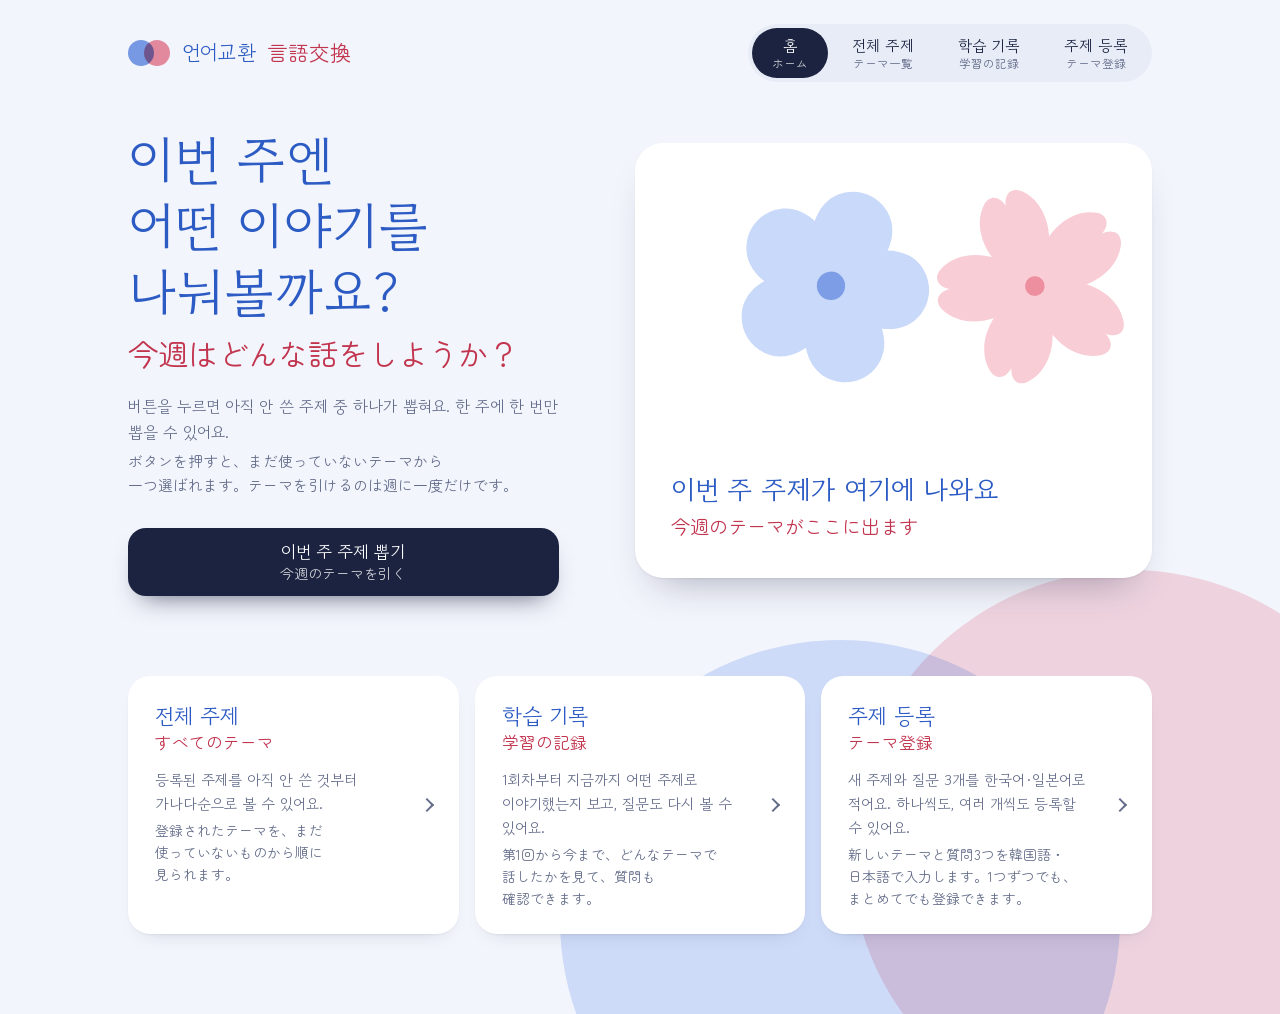
==== src/main/resources/static/index.html @ 185fc5c5 "회차별 학습 기록, 이번 주 주제 조회 API 및 큐 DLQ 구성 그리고 학습 기록·주제 등록 화면 추가 및 레이아웃 개편" ====
<!DOCTYPE html>
<html lang="ko">
<head>
    <meta charset="UTF-8">
    <meta name="viewport" content="width=device-width, initial-scale=1, viewport-fit=cover">
    <meta name="theme-color" content="#f3f5fc">
    <title>언어교환 言語交換</title>

    <link rel="preconnect" href="https://fonts.googleapis.com">
    <link rel="preconnect" href="https://fonts.gstatic.com" crossorigin>
    <link href="https://fonts.googleapis.com/css2?family=Gowun+Dodum&family=Zen+Maru+Gothic:wght@400;500;700&display=swap" rel="stylesheet">
    <link rel="stylesheet" href="css/style.css">
</head>
<body>
<div class="page">
    <header class="site-header">
        <a class="brand" href="index.html" aria-label="홈 / ホーム">
        <span class="logo" aria-hidden="true">
          <span class="logo-circle logo-circle--ko"></span>
          <span class="logo-circle logo-circle--ja"></span>
        </span>
            <span class="wordmark">
          <span class="wordmark-ko" lang="ko">언어교환</span>
          <span class="wordmark-ja" lang="ja">言語交換</span>
        </span>
        </a>

        <nav class="site-nav" aria-label="메뉴 / メニュー">
            <a href="index.html" aria-current="page">
                <span lang="ko">홈</span>
                <span lang="ja">ホーム</span>
            </a>
            <a href="topics.html">
                <span lang="ko">전체 주제</span>
                <span lang="ja">テーマ一覧</span>
            </a>
            <a href="history.html">
                <span lang="ko">학습 기록</span>
                <span lang="ja">学習の記録</span>
            </a>
            <a href="register.html">
                <span lang="ko">주제 등록</span>
                <span lang="ja">テーマ登録</span>
            </a>
        </nav>
    </header>

    <main>
        <!-- 이번 주 주제 뽑기 -->
        <section class="hero" aria-labelledby="hero-title">
            <div class="hero-copy">
                <h1 id="hero-title" class="hero-title">
                    <span lang="ko">이번 주엔 어떤 이야기를 나눠볼까요?</span>
                    <span lang="ja">今週はどんな話をしようか？</span>
                </h1>
                <p class="hero-desc">
                    <span id="hero-desc-ko" lang="ko">버튼을 누르면 아직 안 쓴 주제 중 하나가 뽑혀요. 한 주에 한 번만 뽑을 수 있어요.</span>
                    <span id="hero-desc-ja" lang="ja">ボタンを押すと、まだ使っていないテーマから一つ選ばれます。テーマを引けるのは週に一度だけです。</span>
                </p>
            </div>

            <div class="card-stage">
                <button type="button" id="weekly-card" class="weekly-card is-empty" disabled
                        aria-label="아직 뽑지 않은 주제 / まだ引いていないテーマ">
            <span class="venn" aria-hidden="true">
              <span class="venn-circle venn-circle--ko"></span>
              <span class="venn-circle venn-circle--ja"></span>
            </span>
                    <span class="card-text">
              <span id="weekly-ko" class="card-name card-name--ko" lang="ko">이번 주 주제가 여기에 나와요</span>
              <span id="weekly-ja" class="card-name card-name--ja" lang="ja">今週のテーマがここに出ます</span>
            </span>
                </button>
            </div>

            <div class="hero-actions">
                <p id="weekly-hint" class="hint" hidden>
                    <span lang="ko">카드를 눌러 질문을 확인하세요.</span>
                    <span lang="ja">カードをタップして質問を見ましょう。</span>
                </p>
                <div id="weekly-message" class="message" role="alert" hidden></div>

                <button type="button" id="draw-button" class="primary" hidden>
                    <span class="btn-line" lang="ko">이번 주 주제 뽑기</span>
                    <span class="btn-line btn-line--sub" lang="ja">今週のテーマを引く</span>
                </button>
            </div>
        </section>

        <!-- 바로가기 -->
        <section class="shortcuts" aria-label="바로가기 / ショートカット">
            <a class="shortcut" href="topics.html">
          <span class="shortcut-title">
            <span lang="ko">전체 주제</span>
            <span lang="ja">すべてのテーマ</span>
          </span>
                <span class="shortcut-desc">
            <span lang="ko">등록된 주제를 아직 안 쓴 것부터 가나다순으로 볼 수 있어요.</span>
            <span lang="ja">登録されたテーマを、まだ使っていないものから順に見られます。</span>
          </span>
            </a>

            <a class="shortcut" href="history.html">
          <span class="shortcut-title">
            <span lang="ko">학습 기록</span>
            <span lang="ja">学習の記録</span>
          </span>
                <span class="shortcut-desc">
            <span lang="ko">1회차부터 지금까지 어떤 주제로 이야기했는지 보고, 질문도 다시 볼 수 있어요.</span>
            <span lang="ja">第1回から今まで、どんなテーマで話したかを見て、質問も確認できます。</span>
          </span>
            </a>

            <a class="shortcut" href="register.html">
          <span class="shortcut-title">
            <span lang="ko">주제 등록</span>
            <span lang="ja">テーマ登録</span>
          </span>
                <span class="shortcut-desc">
            <span lang="ko">새 주제와 질문 3개를 한국어·일본어로 적어요. 하나씩도, 여러 개씩도 등록할 수 있어요.</span>
            <span lang="ja">新しいテーマと質問3つを韓国語・日本語で入力します。1つずつでも、まとめてでも登録できます。</span>
          </span>
            </a>
        </section>
    </main>
</div>

<!-- 질문 보기 -->
<dialog id="questions-dialog" class="sheet-dialog" aria-label="질문 / 質問">
    <div class="sheet">
        <div class="sheet-head">
            <div class="sheet-titles">
                <p id="dialog-ko" class="sheet-title sheet-title--ko" lang="ko"></p>
                <p id="dialog-ja" class="sheet-title sheet-title--ja" lang="ja"></p>
            </div>
            <button type="button" id="dialog-close" class="icon-button" aria-label="닫기 / 閉じる">
                <svg viewBox="0 0 24 24" width="22" height="22" aria-hidden="true" focusable="false">
                    <path d="M5 5l14 14M19 5L5 19" fill="none" stroke="currentColor" stroke-width="2" stroke-linecap="round"/>
                </svg>
            </button>
        </div>

        <div id="lang-toggle" class="lang-toggle" role="group" aria-label="언어 / 言語">
            <button type="button" data-lang="KO" aria-pressed="true" lang="ko">한국어</button>
            <button type="button" data-lang="JA" aria-pressed="false" lang="ja">日本語</button>
        </div>

        <div id="question-area" class="question-area" aria-live="polite"></div>
    </div>
</dialog>

<script src="js/common.js"></script>
<script src="js/sheet.js"></script>
<script src="js/home.js"></script>
</body>
</html>
---- src/main/resources/static/css/style.css ----
/* ==========================================================
   언어교환 / 言語交換
   - 한국어 = 파랑, 일본어 = 빨강 (앱 전체에서 같은 규칙)
   - 두 원이 겹치는 모양(벤 다이어그램)이 앱의 상징: 두 언어가 만나는 곳
   ========================================================== */

:root {
    --ink: #1b2340;
    --muted: #646d8a;
    --paper: #f3f5fc;
    --surface: #ffffff;
    --line: #dde2ef;

    --ko: #2c5bc4;
    --ko-soft: #e5ecfb;
    --ko-circle: #c9d9fa;
    --ja: #c2354f;
    --ja-soft: #fbe5ea;
    --ja-circle: #f8cdd6;

    --radius-xl: 28px;
    --radius-lg: 22px;
    --radius-md: 18px;
    --radius-sm: 12px;

    --shadow-card: 0 1px 2px rgba(27, 35, 64, 0.06), 0 22px 40px -22px rgba(27, 35, 64, 0.38);
    --shadow-soft: 0 1px 2px rgba(27, 35, 64, 0.05), 0 10px 22px -16px rgba(27, 35, 64, 0.28);

    --font-ko: "Gowun Dodum", "Apple SD Gothic Neo", "Malgun Gothic", sans-serif;
    --font-ja: "Zen Maru Gothic", "Hiragino Maru Gothic ProN", "Hiragino Sans", "Yu Gothic", sans-serif;
}

*,
*::before,
*::after {
    box-sizing: border-box;
}

[hidden] {
    display: none !important;
}

html {
    -webkit-text-size-adjust: 100%;
}

body {
    margin: 0;
    background: var(--paper);
    color: var(--ink);
    font-family: var(--font-ko);
    font-size: 1rem;
    line-height: 1.6;
    font-synthesis: none;
}

body:has(dialog[open]) {
    overflow: hidden;
}

/* 한국어는 단어 단위로, 일본어는 문장 덩어리 단위로 줄바꿈 */
[lang="ko"] {
    font-family: var(--font-ko);
    word-break: keep-all;
    overflow-wrap: break-word;
}

[lang="ja"] {
    font-family: var(--font-ja);
    font-weight: 400;
    line-break: strict;
    word-break: auto-phrase;
}

button {
    font: inherit;
    color: inherit;
    -webkit-tap-highlight-color: transparent;
}

a {
    -webkit-tap-highlight-color: transparent;
}

:focus-visible {
    outline: 3px solid var(--ko);
    outline-offset: 3px;
}

/* ---------- 넓은 화면의 빈 공간을 채우는 장식 (겹치는 두 원) ---------- */

@media (min-width: 1000px) {
    body::before,
    body::after {
        content: "";
        position: fixed;
        z-index: -1;
        width: 560px;
        height: 560px;
        border-radius: 50%;
        mix-blend-mode: multiply;
        opacity: 0.7;
        pointer-events: none;
    }

    body::before {
        right: 160px;
        bottom: -300px;
        background: var(--ko-circle);
    }

    body::after {
        right: -130px;
        bottom: -230px;
        background: var(--ja-circle);
    }
}

/* ---------- 레이아웃 ---------- */

.page {
    max-width: 1120px;
    margin: 0 auto;
    padding: 0 clamp(20px, 4vw, 48px) calc(80px + env(safe-area-inset-bottom, 0px));
}

.site-header {
    display: flex;
    flex-wrap: wrap;
    align-items: center;
    justify-content: space-between;
    gap: 16px 24px;
    padding: calc(24px + env(safe-area-inset-top, 0px)) 0 clamp(24px, 4vw, 44px);
}

.brand {
    display: flex;
    align-items: center;
    gap: 12px;
    color: inherit;
    text-decoration: none;
}

.logo {
    display: inline-flex;
    align-items: center;
}

.logo-circle {
    width: 26px;
    height: 26px;
    border-radius: 50%;
    mix-blend-mode: multiply;
}

.logo-circle--ko {
    background: #7d9ee6;
}

.logo-circle--ja {
    margin-left: -10px;
    background: #ee8fa0;
}

.wordmark {
    display: flex;
    flex-wrap: wrap;
    align-items: baseline;
    gap: 0 10px;
    font-size: 1.3rem;
    line-height: 1.3;
}

.wordmark-ko {
    color: var(--ko);
}

.wordmark-ja {
    color: var(--ja);
}

/* ---------- 메뉴 ---------- */

.site-nav {
    display: flex;
    gap: 4px;
    padding: 4px;
    border-radius: 999px;
    background: #e8ecf7;
}

.site-nav a {
    display: flex;
    flex-direction: column;
    align-items: center;
    justify-content: center;
    min-height: 50px;
    padding: 4px 20px;
    border-radius: 999px;
    color: var(--ink);
    line-height: 1.25;
    text-decoration: none;
    transition: background-color 0.18s ease, color 0.18s ease;
}

.site-nav a span:first-child {
    font-size: 0.97rem;
}

.site-nav a span:last-child {
    color: var(--muted);
    font-size: 0.72rem;
}

.site-nav a:hover {
    background: rgba(255, 255, 255, 0.75);
}

.site-nav a[aria-current="page"] {
    background: var(--ink);
    color: #ffffff;
}

.site-nav a[aria-current="page"] span:last-child {
    color: rgba(255, 255, 255, 0.78);
}

@media (max-width: 700px) {
    .site-nav {
        width: 100%;
    }

    .site-nav a {
        flex: 1;
        padding: 4px 6px;
    }
}

/* ---------- 메인: 히어로 ---------- */

.hero {
    display: grid;
    grid-template-columns: minmax(0, 1fr);
    grid-template-areas:
    "copy"
    "card"
    "actions";
    gap: 28px;
}

.hero-copy {
    grid-area: copy;
}

.card-stage {
    grid-area: card;
    perspective: 1000px;
}

.hero-actions {
    grid-area: actions;
}

.hero-title {
    margin: 0;
    font-weight: 400;
    line-height: 1.25;
}

.hero-title span {
    display: block;
}

.hero-title span:first-child {
    color: var(--ko);
    font-size: clamp(2rem, 5.4vw, 3.3rem);
    text-wrap: balance;
    word-break: keep-all;
}

.hero-title span:last-child {
    margin-top: 10px;
    color: var(--ja);
    font-size: clamp(1.3rem, 3vw, 1.9rem);
    text-wrap: balance;
}

.hero-desc {
    max-width: 32em;
    margin: 22px 0 0;
    color: var(--muted);
}

.hero-desc span {
    display: block;
}

.hero-desc span + span {
    margin-top: 4px;
    font-size: 0.92rem;
}

@media (min-width: 900px) {
    .hero {
        grid-template-columns: minmax(0, 5fr) minmax(0, 6fr);
        grid-template-areas:
      "copy card"
      "actions card";
        column-gap: clamp(40px, 6vw, 88px);
        row-gap: 0;
        align-items: center;
    }

    .hero-copy {
        align-self: end;
        padding-bottom: 32px;
    }

    .hero-actions {
        align-self: start;
        max-width: 440px;
    }
}

/* ---------- 이번 주 주제 카드 ---------- */

.weekly-card {
    --d: 150px;
    position: relative;
    display: flex;
    flex-direction: column;
    width: 100%;
    min-height: 300px;
    padding: 26px 24px 28px;
    border: 0;
    border-radius: var(--radius-xl);
    background: var(--surface);
    box-shadow: var(--shadow-card);
    overflow: hidden;
    text-align: left;
    cursor: pointer;
    transition: transform 0.22s ease;
}

@media (min-width: 900px) {
    .weekly-card {
        --d: clamp(170px, 17vw, 240px);
        min-height: clamp(360px, 34vw, 460px);
        padding: 36px 36px 40px;
    }
}

.weekly-card:disabled {
    cursor: default;
}

.weekly-card.is-flipping {
    transform: rotateY(90deg);
}

/* 겹치는 두 원: 뽑기 전에는 떨어져 있다가 주제가 나오면 겹쳐요 */
.venn {
    position: absolute;
    top: 24px;
    right: 20px;
    width: calc(var(--d) * 1.7);
    height: var(--d);
    pointer-events: none;
}

@media (min-width: 900px) {
    .venn {
        top: 34px;
        right: 34px;
    }
}

/* 카드 안의 두 송이 꽃: 파랑 = 무궁화(한국), 빨강 = 벚꽃(일본). 둘 다 꽃잎이 5장이에요.
   뽑기 전에는 떨어져 있다가, 주제가 나오면 돌면서 서로 겹쳐요. (그림 파일 없이 CSS 안에서 그려요) */
.venn-circle {
    position: absolute;
    top: 0;
    width: var(--d);
    height: var(--d);
    background-repeat: no-repeat;
    background-position: center;
    background-size: contain;
    mix-blend-mode: multiply;
    transition: transform 0.9s cubic-bezier(0.3, 1.25, 0.4, 1);
}

.venn-circle--ko {
    left: 0;
    background-image: url("data:image/svg+xml,%3Csvg xmlns='http://www.w3.org/2000/svg' viewBox='0 0 200 200'%3E%3Cpath d='M100 100 C62 84 52 34 80 16 C92 8 108 8 120 16 C148 34 138 84 100 100Z' fill='%23c9d9fa' transform='rotate(0 100 100)'/%3E%3Cpath d='M100 100 C62 84 52 34 80 16 C92 8 108 8 120 16 C148 34 138 84 100 100Z' fill='%23c9d9fa' transform='rotate(72 100 100)'/%3E%3Cpath d='M100 100 C62 84 52 34 80 16 C92 8 108 8 120 16 C148 34 138 84 100 100Z' fill='%23c9d9fa' transform='rotate(144 100 100)'/%3E%3Cpath d='M100 100 C62 84 52 34 80 16 C92 8 108 8 120 16 C148 34 138 84 100 100Z' fill='%23c9d9fa' transform='rotate(216 100 100)'/%3E%3Cpath d='M100 100 C62 84 52 34 80 16 C92 8 108 8 120 16 C148 34 138 84 100 100Z' fill='%23c9d9fa' transform='rotate(288 100 100)'/%3E%3Ccircle cx='100' cy='100' r='13' fill='%237d9ee6'/%3E%3C/svg%3E");
    transform: translateX(calc(var(--d) * 0.15)) rotate(-12deg);
}

.venn-circle--ja {
    right: 0;
    background-image: url("data:image/svg+xml,%3Csvg xmlns='http://www.w3.org/2000/svg' viewBox='0 0 200 200'%3E%3Cpath d='M100 100 C68 78 60 34 82 14 C90 7 98 12 100 22 C102 12 110 7 118 14 C140 34 132 78 100 100Z' fill='%23f8cdd6' transform='rotate(0 100 100)'/%3E%3Cpath d='M100 100 C68 78 60 34 82 14 C90 7 98 12 100 22 C102 12 110 7 118 14 C140 34 132 78 100 100Z' fill='%23f8cdd6' transform='rotate(72 100 100)'/%3E%3Cpath d='M100 100 C68 78 60 34 82 14 C90 7 98 12 100 22 C102 12 110 7 118 14 C140 34 132 78 100 100Z' fill='%23f8cdd6' transform='rotate(144 100 100)'/%3E%3Cpath d='M100 100 C68 78 60 34 82 14 C90 7 98 12 100 22 C102 12 110 7 118 14 C140 34 132 78 100 100Z' fill='%23f8cdd6' transform='rotate(216 100 100)'/%3E%3Cpath d='M100 100 C68 78 60 34 82 14 C90 7 98 12 100 22 C102 12 110 7 118 14 C140 34 132 78 100 100Z' fill='%23f8cdd6' transform='rotate(288 100 100)'/%3E%3Ccircle cx='100' cy='100' r='9' fill='%23ee8fa0'/%3E%3C/svg%3E");
    transform: translateX(calc(var(--d) * -0.15)) rotate(14deg);
}

.weekly-card.is-empty .venn-circle--ko {
    transform: translateX(calc(var(--d) * -0.12)) rotate(-50deg);
}

.weekly-card.is-empty .venn-circle--ja {
    transform: translateX(calc(var(--d) * 0.12)) rotate(52deg);
}

.card-text {
    position: relative;
    display: flex;
    flex-direction: column;
    gap: 8px;
    margin-top: auto;
}

.card-name {
    display: block;
    line-height: 1.25;
    text-wrap: balance;
    overflow-wrap: anywhere;
}

.card-name--ko {
    color: var(--ko);
    font-size: clamp(2.1rem, 9vw, 3.5rem);
    word-break: keep-all;
}

.card-name--ja {
    color: var(--ja);
    font-size: clamp(1.6rem, 6.4vw, 2.4rem);
}

.weekly-card.is-empty .card-name--ko {
    font-size: clamp(1.3rem, 5vw, 1.7rem);
}

.weekly-card.is-empty .card-name--ja {
    font-size: clamp(1.05rem, 3.6vw, 1.2rem);
}

.hint {
    margin: 0 4px 14px;
    color: var(--muted);
    font-size: 0.92rem;
}

.hero-actions .message {
    margin: 0 0 14px;
}

.hint span + span {
    display: block;
}

/* ---------- 메인: 바로가기 ---------- */

.shortcuts {
    display: grid;
    grid-template-columns: repeat(auto-fit, minmax(min(100%, 300px), 1fr));
    gap: 16px;
    margin-top: clamp(44px, 7vw, 80px);
}

.shortcut {
    position: relative;
    display: block;
    padding: 24px 60px 24px 26px;
    border: 1.5px solid transparent;
    border-radius: var(--radius-lg);
    background: var(--surface);
    box-shadow: var(--shadow-soft);
    color: inherit;
    text-decoration: none;
    transition: border-color 0.18s ease;
}

.shortcut:hover {
    border-color: var(--ink);
}

.shortcut::after {
    content: "";
    position: absolute;
    top: 50%;
    right: 26px;
    width: 10px;
    height: 10px;
    border-top: 2px solid var(--muted);
    border-right: 2px solid var(--muted);
    transform: translateY(-50%) rotate(45deg);
}

.shortcut-title span,
.shortcut-desc span {
    display: block;
}

.shortcut-title span:first-child {
    color: var(--ko);
    font-size: 1.35rem;
    line-height: 1.4;
}

.shortcut-title span:last-child {
    color: var(--ja);
    font-size: 1.05rem;
    line-height: 1.4;
}

.shortcut-desc {
    display: block;
    margin-top: 14px;
    color: var(--muted);
    font-size: 0.93rem;
}

.shortcut-desc span + span {
    margin-top: 3px;
    font-size: 0.86rem;
}

/* ---------- 버튼 ---------- */

.primary {
    display: block;
    width: 100%;
    min-height: 62px;
    margin-top: 18px;
    padding: 12px 20px;
    border: 0;
    border-radius: var(--radius-md);
    background: var(--ink);
    box-shadow: 0 14px 26px -14px rgba(27, 35, 64, 0.7);
    color: #ffffff;
    text-align: center;
    cursor: pointer;
    transition: transform 0.12s ease;
}

.hero-actions .primary {
    margin-top: 0;
}

.primary:active {
    transform: scale(0.985);
}

.primary:disabled {
    opacity: 0.6;
    cursor: progress;
}

.btn-line {
    display: block;
    font-size: 1.08rem;
    line-height: 1.4;
}

.btn-line--sub {
    font-size: 0.86rem;
    opacity: 0.8;
}

.secondary {
    display: block;
    width: 100%;
    min-height: 52px;
    margin-top: 18px;
    padding: 10px 16px;
    border: 1.5px solid var(--ink);
    border-radius: var(--radius-md);
    background: transparent;
    cursor: pointer;
}

.secondary:disabled {
    opacity: 0.55;
    cursor: progress;
}

.load-more {
    max-width: 360px;
    margin: 32px auto 0;
}

.icon-button {
    flex: none;
    display: grid;
    place-items: center;
    width: 44px;
    height: 44px;
    margin: -6px -8px 0 0;
    padding: 0;
    border: 0;
    border-radius: 50%;
    background: transparent;
    color: var(--muted);
    cursor: pointer;
}

/* ---------- 메시지 ---------- */

.message {
    max-width: 640px;
    margin: 16px 0 0;
    padding: 13px 16px;
    border-radius: var(--radius-sm);
    background: var(--ja-soft);
    color: #8a1f36;
    font-size: 0.95rem;
}

.message--info {
    background: #e9ecf5;
    color: var(--muted);
}

.message span {
    display: block;
}

/* ---------- 목록 페이지 공통 ---------- */

.page-head {
    display: flex;
    flex-wrap: wrap;
    align-items: flex-end;
    justify-content: space-between;
    gap: 14px 40px;
    margin-bottom: clamp(24px, 3.5vw, 36px);
}

.page-title {
    margin: 0;
    font-weight: 400;
    line-height: 1.3;
}

.page-title span {
    display: block;
}

.page-title span:first-child {
    font-size: clamp(1.9rem, 4vw, 2.6rem);
}

.page-title span:last-child {
    margin-top: 2px;
    color: var(--muted);
    font-size: 1.1rem;
}

.page-note {
    max-width: 440px;
    margin: 0;
    color: var(--muted);
    font-size: 0.93rem;
}

.page-note span {
    display: block;
}

.page-note span + span {
    margin-top: 3px;
    font-size: 0.86rem;
}

.topic-list,
.history-list {
    display: grid;
    grid-template-columns: repeat(auto-fill, minmax(min(100%, 300px), 1fr));
    gap: 14px;
    margin: 0;
    padding: 0;
    list-style: none;
}

.topic-list > li,
.history-list > li {
    display: flex;
}

/* ---------- 전체 주제 ---------- */

.group-heading {
    grid-column: 1 / -1;
    display: flex;
    flex-wrap: wrap;
    align-items: baseline;
    gap: 0 12px;
    margin-top: 18px;
}

.group-heading:first-child {
    margin-top: 0;
}

.group-heading-ko {
    font-size: 1.15rem;
}

.group-heading-ja {
    color: var(--muted);
    font-size: 0.95rem;
}

.topic-row {
    position: relative;
    display: block;
    flex: 1;
    width: 100%;
    padding: 18px 48px 18px 20px;
    border: 1.5px solid transparent;
    border-radius: var(--radius-md);
    text-align: left;
    cursor: pointer;
}

/* 아직 안 쓴 주제는 도드라지게, 쓴 주제는 차분하게 */
.topic-row.is-new {
    background: var(--surface);
    box-shadow: var(--shadow-soft);
}

.topic-row.is-used {
    border-color: var(--line);
    background: transparent;
}

.topic-row::after {
    content: "";
    position: absolute;
    top: 50%;
    right: 20px;
    width: 9px;
    height: 9px;
    border-top: 2px solid var(--muted);
    border-right: 2px solid var(--muted);
    transform: translateY(-50%) rotate(45deg);
}

.topic-row:hover {
    border-color: var(--ink);
}

.topic-name {
    display: block;
    line-height: 1.45;
}

.topic-name--ko {
    color: var(--ko);
    font-size: 1.15rem;
    word-break: keep-all;
}

.topic-name--ja {
    margin-top: 1px;
    color: var(--ja);
    font-size: 1rem;
}

.topic-row.is-used .topic-name {
    opacity: 0.78;
}

.pill {
    display: inline-block;
    margin-top: 10px;
    padding: 3px 12px;
    border-radius: 999px;
    font-size: 0.8rem;
    line-height: 1.5;
}

.pill--new,
.pill--now {
    background: var(--ink);
    color: #ffffff;
}

.pill--used {
    background: #e7eaf3;
    color: var(--muted);
}

/* ---------- 학습 기록 ---------- */

.history-card {
    display: flex;
    flex: 1;
    flex-direction: column;
    gap: 16px;
    width: 100%;
    padding: 20px 22px;
    border: 1.5px solid transparent;
    border-radius: var(--radius-lg);
    background: var(--surface);
    box-shadow: var(--shadow-soft);
    text-align: left;
    cursor: pointer;
    transition: border-color 0.18s ease;
}

.history-card:hover,
.history-card.is-current {
    border-color: var(--ink);
}

.history-top {
    display: flex;
    align-items: center;
    justify-content: space-between;
    gap: 12px;
}

.history-top .pill {
    margin-top: 0;
}

.round {
    display: flex;
    align-items: center;
    gap: 12px;
}

.round-no {
    display: grid;
    place-items: center;
    min-width: 3.1rem;
    height: 3.1rem;
    padding: 0 0.5rem;
    border-radius: 999px;
    background: var(--ink);
    color: #ffffff;
    font-family: var(--font-ja);
    font-size: 1.4rem;
    line-height: 1;
}

.round-label span {
    display: block;
    line-height: 1.25;
}

.round-label span:first-child {
    color: var(--ko);
    font-size: 0.9rem;
}

.round-label span:last-child {
    color: var(--ja);
    font-size: 0.8rem;
}

.history-names {
    display: block;
}

.history-date {
    display: block;
    margin-top: auto;
    color: var(--muted);
    font-size: 0.88rem;
}

/* ---------- 주제 등록 ---------- */

.mode-toggle {
    display: grid;
    grid-template-columns: 1fr 1fr;
    gap: 4px;
    width: min(100%, 420px);
    margin: 0 0 24px;
    padding: 4px;
    border-radius: 999px;
    background: #e8ecf7;
}

.mode-toggle button {
    display: flex;
    flex-direction: column;
    align-items: center;
    justify-content: center;
    min-height: 52px;
    border: 0;
    border-radius: 999px;
    background: transparent;
    line-height: 1.25;
    cursor: pointer;
    transition: background-color 0.18s ease, color 0.18s ease;
}

.mode-toggle button span:first-child {
    font-size: 0.97rem;
}

.mode-toggle button span:last-child {
    color: var(--muted);
    font-size: 0.72rem;
}

.mode-toggle button[aria-pressed="true"] {
    background: var(--ink);
    color: #ffffff;
}

.mode-toggle button[aria-pressed="true"] span:last-child {
    color: rgba(255, 255, 255, 0.78);
}

.topic-forms {
    display: grid;
    gap: 18px;
}

.topic-form {
    padding: clamp(18px, 3vw, 28px);
    border-radius: var(--radius-lg);
    background: var(--surface);
    box-shadow: var(--shadow-soft);
}

.topic-form-head {
    display: none;
    align-items: baseline;
    justify-content: space-between;
    gap: 12px;
    margin-bottom: 6px;
}

.register-form.is-bulk .topic-form-head {
    display: flex;
}

.topic-form-title {
    display: flex;
    align-items: baseline;
    gap: 10px;
    margin: 0;
    font-size: 1.2rem;
    font-weight: 400;
}

.topic-form-no-ja {
    color: var(--muted);
    font-size: 0.95rem;
}

.text-button {
    padding: 6px 4px;
    border: 0;
    background: transparent;
    color: var(--muted);
    font-size: 0.9rem;
    text-decoration: underline;
    text-underline-offset: 3px;
    cursor: pointer;
}

.text-button:hover {
    color: var(--ja);
}

.form-row {
    display: grid;
    grid-template-columns: minmax(0, 1fr);
    gap: 12px 20px;
    padding: 18px 0;
    border-top: 1px solid var(--line);
}

.topic-form-head + .form-row {
    border-top: 0;
}

@media (min-width: 760px) {
    .form-row {
        grid-template-columns: 110px minmax(0, 1fr) minmax(0, 1fr);
        align-items: start;
    }

    .form-row-name {
        padding-top: 1.7rem;
    }
}

.form-row-name span {
    display: block;
    line-height: 1.35;
}

.form-row-name span:first-child {
    font-size: 1rem;
}

.form-row-name span:last-child {
    color: var(--muted);
    font-size: 0.8rem;
}

.field {
    display: block;
}

.field-label {
    display: block;
    margin-bottom: 6px;
    font-size: 0.82rem;
    line-height: 1.3;
}

.field-label--ko {
    color: var(--ko);
}

.field-label--ja {
    color: var(--ja);
}

.field-input {
    display: block;
    width: 100%;
    padding: 12px 14px;
    border: 1.5px solid var(--line);
    border-radius: 14px;
    background: #ffffff;
    color: var(--ink);
    font-size: 1rem;
    line-height: 1.5;
    transition: border-color 0.15s ease, background-color 0.15s ease, box-shadow 0.15s ease;
}

textarea.field-input {
    min-height: 84px;
    resize: vertical;
}

.field-input::placeholder {
    color: #9aa1b8;
}

.field-input:focus {
    outline: none;
}

.field-input--ko:focus {
    border-color: var(--ko);
    box-shadow: 0 0 0 3px var(--ko-soft);
}

.field-input--ja:focus {
    border-color: var(--ja);
    box-shadow: 0 0 0 3px var(--ja-soft);
}

.field-input[aria-invalid="true"] {
    border-color: #d9730d;
    background: #fff9ef;
}

.form-actions {
    display: flex;
    flex-wrap: wrap;
    align-items: center;
    justify-content: space-between;
    gap: 14px;
    margin-top: 22px;
}

.form-actions .primary {
    flex: 0 1 auto;
    width: auto;
    min-width: min(100%, 300px);
    margin-top: 0;
}

.form-actions .add-topic {
    width: auto;
    margin-top: 0;
}

@media (max-width: 600px) {
    .form-actions .primary,
    .form-actions .add-topic {
        width: 100%;
    }
}

.message--success {
    background: #e2f3e8;
    color: #1d6b3f;
}

.inline-link {
    display: inline-block;
    margin-top: 8px;
    color: inherit;
    font-weight: 500;
    text-underline-offset: 3px;
}

.inline-link span {
    display: inline;
}

/* ---------- 질문 시트 ---------- */

.sheet-dialog {
    width: min(600px, 100%);
    max-width: 100%;
    padding: 0;
    border: 0;
    border-radius: var(--radius-xl);
    background: var(--surface);
    color: var(--ink);
    overflow: hidden;
}

.sheet-dialog::backdrop {
    background: rgba(27, 35, 64, 0.52);
}

.sheet-dialog[open] {
    animation: sheet-in 0.26s ease-out;
}

@keyframes sheet-in {
    from {
        opacity: 0;
        transform: translateY(28px);
    }
    to {
        opacity: 1;
        transform: translateY(0);
    }
}

@media (max-width: 600px) {
    .sheet-dialog {
        margin: auto 0 0;
        border-bottom-right-radius: 0;
        border-bottom-left-radius: 0;
    }
}

.sheet {
    max-height: 88vh;
    max-height: 88dvh;
    padding: 14px 22px calc(26px + env(safe-area-inset-bottom, 0px));
    overflow-y: auto;
}

.sheet::before {
    content: "";
    display: block;
    width: 42px;
    height: 4px;
    margin: 0 auto 18px;
    border-radius: 2px;
    background: var(--line);
}

@media (min-width: 601px) {
    .sheet {
        padding: 26px 32px 32px;
    }

    .sheet::before {
        display: none;
    }
}

.sheet-head {
    display: flex;
    align-items: flex-start;
    justify-content: space-between;
    gap: 12px;
}

.sheet-title {
    margin: 0;
    line-height: 1.35;
}

.sheet-title--ko {
    color: var(--ko);
    font-size: 1.55rem;
    word-break: keep-all;
}

.sheet-title--ja {
    margin-top: 2px;
    color: var(--ja);
    font-size: 1.2rem;
}

.lang-toggle {
    display: grid;
    grid-template-columns: 1fr 1fr;
    gap: 4px;
    margin: 20px 0 6px;
    padding: 4px;
    border-radius: 999px;
    background: #edf0f7;
}

.lang-toggle button {
    min-height: 46px;
    border: 0;
    border-radius: 999px;
    background: transparent;
    font-size: 1.02rem;
    cursor: pointer;
    transition: background-color 0.18s ease, color 0.18s ease;
}

.lang-toggle button[data-lang="KO"][aria-pressed="true"] {
    background: var(--ko);
    color: #ffffff;
}

.lang-toggle button[data-lang="JA"][aria-pressed="true"] {
    background: var(--ja);
    color: #ffffff;
}

.question-list {
    margin: 0;
    padding: 0;
    list-style: none;
}

.question-item {
    display: grid;
    grid-template-columns: 2.2rem 1fr;
    gap: 14px;
    padding: 20px 0;
    border-bottom: 1px solid var(--line);
    font-size: 1.22rem;
    line-height: 1.7;
}

.question-item:last-child {
    border-bottom: 0;
}

.question-no {
    display: grid;
    place-items: center;
    width: 2.2rem;
    height: 2.2rem;
    margin-top: 0.15rem;
    border-radius: 50%;
    font-family: var(--font-ja);
    font-size: 1rem;
    line-height: 1;
}

.question-list[data-lang="KO"] .question-no {
    background: var(--ko-soft);
    color: var(--ko);
}

.question-list[data-lang="JA"] .question-no {
    background: var(--ja-soft);
    color: var(--ja);
}

.question-list[data-lang="KO"] .question-text {
    word-break: keep-all;
}

.question-text {
    overflow-wrap: anywhere;
    text-wrap: pretty;
}

.question-list[data-lang="JA"] .question-text {
    word-break: auto-phrase;
    line-break: strict;
}

.question-status {
    margin: 22px 0 4px;
    color: var(--muted);
}

.question-status span {
    display: block;
}

/* ---------- 움직임 줄이기 ---------- */

@media (prefers-reduced-motion: reduce) {
    *,
    *::before,
    *::after {
        animation: none !important;
        transition: none !important;
    }
}
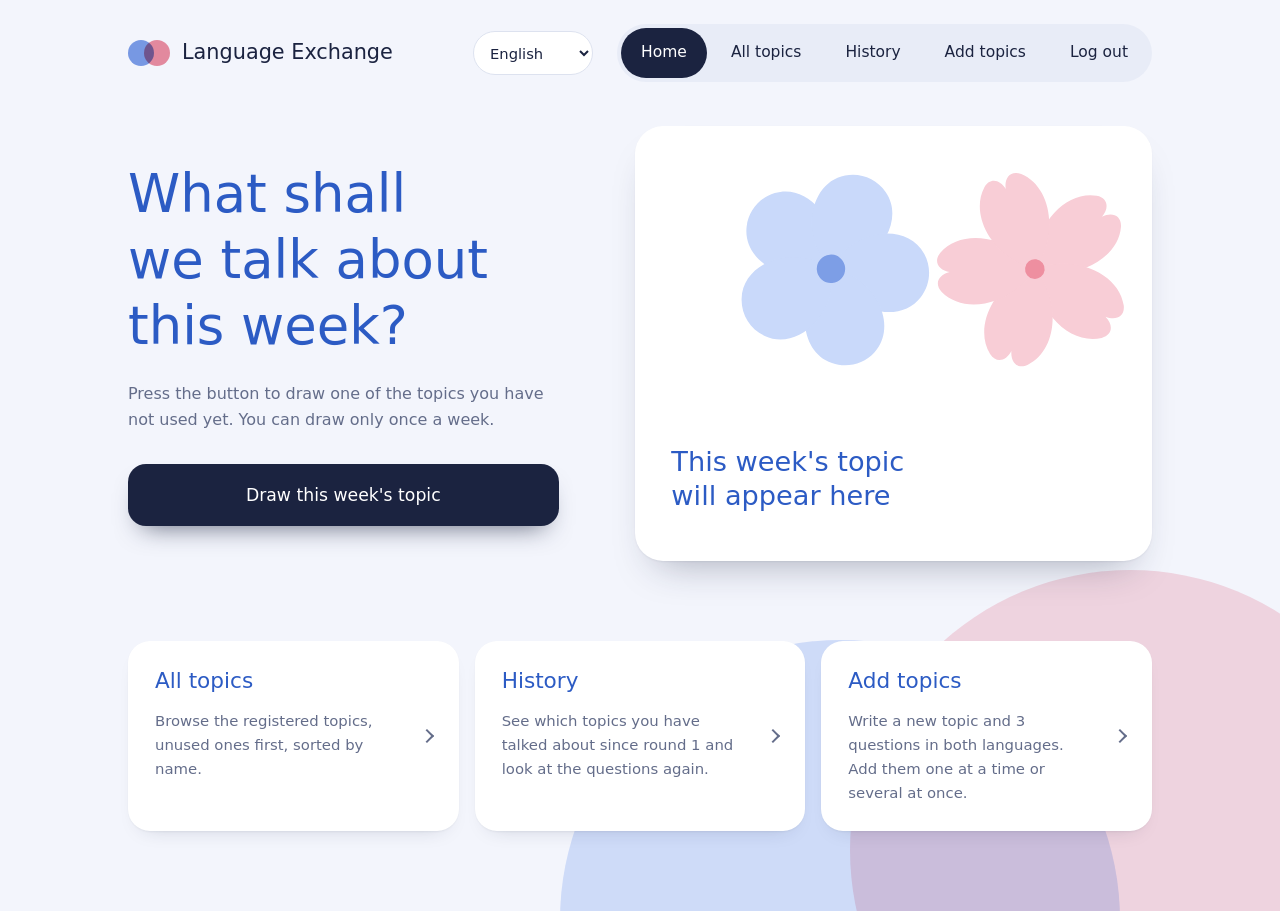
==== commit fdb612fe: "feat: 전체 화면 다국어 및 공통 헤더 Co-Authored-By: Claude Opus 5.5 <noreply@anthropic.com>" ====
--- a/src/main/resources/static/index.html
+++ b/src/main/resources/static/index.html
@@ -1,148 +1,91 @@
 <!DOCTYPE html>
-<html lang="ko">
+<html lang="en">
 <head>
     <meta charset="UTF-8">
     <meta name="viewport" content="width=device-width, initial-scale=1, viewport-fit=cover">
     <meta name="theme-color" content="#f3f5fc">
-    <title>언어교환 言語交換</title>
+    <title data-i18n="app.name"></title>
 
     <link rel="preconnect" href="https://fonts.googleapis.com">
     <link rel="preconnect" href="https://fonts.gstatic.com" crossorigin>
-    <link href="https://fonts.googleapis.com/css2?family=Gowun+Dodum&family=Zen+Maru+Gothic:wght@400;500;700&display=swap" rel="stylesheet">
+    <link href="https://fonts.googleapis.com/css2?family=Gowun+Dodum&family=Noto+Sans+SC:wght@400;500&family=Zen+Maru+Gothic:wght@400;500;700&display=swap" rel="stylesheet">
     <link rel="stylesheet" href="css/style.css">
 </head>
 <body>
 <div class="page">
-    <header class="site-header">
-        <a class="brand" href="index.html" aria-label="홈 / ホーム">
-        <span class="logo" aria-hidden="true">
-          <span class="logo-circle logo-circle--ko"></span>
-          <span class="logo-circle logo-circle--ja"></span>
-        </span>
-            <span class="wordmark">
-          <span class="wordmark-ko" lang="ko">언어교환</span>
-          <span class="wordmark-ja" lang="ja">言語交換</span>
-        </span>
-        </a>
-
-        <nav class="site-nav" aria-label="메뉴 / メニュー">
-            <a href="index.html" aria-current="page">
-                <span lang="ko">홈</span>
-                <span lang="ja">ホーム</span>
-            </a>
-            <a href="topics.html">
-                <span lang="ko">전체 주제</span>
-                <span lang="ja">テーマ一覧</span>
-            </a>
-            <a href="history.html">
-                <span lang="ko">학습 기록</span>
-                <span lang="ja">学習の記録</span>
-            </a>
-            <a href="register.html">
-                <span lang="ko">주제 등록</span>
-                <span lang="ja">テーマ登録</span>
-            </a>
-        </nav>
-    </header>
+    <!-- 로고·메뉴·화면 언어 선택·로그아웃은 common.js 가 여기에 그립니다. 화면 문구는 data-i18n 키로만 씁니다. -->
+    <header class="site-header" data-nav="home"></header>
 
     <main>
         <!-- 이번 주 주제 뽑기 -->
         <section class="hero" aria-labelledby="hero-title">
             <div class="hero-copy">
-                <h1 id="hero-title" class="hero-title">
-                    <span lang="ko">이번 주엔 어떤 이야기를 나눠볼까요?</span>
-                    <span lang="ja">今週はどんな話をしようか？</span>
-                </h1>
-                <p class="hero-desc">
-                    <span id="hero-desc-ko" lang="ko">버튼을 누르면 아직 안 쓴 주제 중 하나가 뽑혀요. 한 주에 한 번만 뽑을 수 있어요.</span>
-                    <span id="hero-desc-ja" lang="ja">ボタンを押すと、まだ使っていないテーマから一つ選ばれます。テーマを引けるのは週に一度だけです。</span>
-                </p>
+                <h1 id="hero-title" class="hero-title" data-i18n="home.hero.title"></h1>
+                <p id="hero-desc" class="hero-desc" data-i18n="home.hero.desc"></p>
             </div>
 
             <div class="card-stage">
                 <button type="button" id="weekly-card" class="weekly-card is-empty" disabled
-                        aria-label="아직 뽑지 않은 주제 / まだ引いていないテーマ">
-            <span class="venn" aria-hidden="true">
-              <span class="venn-circle venn-circle--ko"></span>
-              <span class="venn-circle venn-circle--ja"></span>
-            </span>
+                        data-i18n-aria-label="home.card.emptyLabel">
+                    <span class="venn" aria-hidden="true">
+                        <span class="venn-circle venn-circle--a"></span>
+                        <span class="venn-circle venn-circle--b"></span>
+                    </span>
                     <span class="card-text">
-              <span id="weekly-ko" class="card-name card-name--ko" lang="ko">이번 주 주제가 여기에 나와요</span>
-              <span id="weekly-ja" class="card-name card-name--ja" lang="ja">今週のテーマがここに出ます</span>
-            </span>
+                        <span id="weekly-a" class="card-name card-name--a" data-i18n="home.card.placeholder"></span>
+                        <span id="weekly-b" class="card-name card-name--b"></span>
+                    </span>
                 </button>
             </div>
 
             <div class="hero-actions">
-                <p id="weekly-hint" class="hint" hidden>
-                    <span lang="ko">카드를 눌러 질문을 확인하세요.</span>
-                    <span lang="ja">カードをタップして質問を見ましょう。</span>
-                </p>
+                <p id="weekly-hint" class="hint" data-i18n="home.card.hint" hidden></p>
                 <div id="weekly-message" class="message" role="alert" hidden></div>
 
                 <button type="button" id="draw-button" class="primary" hidden>
-                    <span class="btn-line" lang="ko">이번 주 주제 뽑기</span>
-                    <span class="btn-line btn-line--sub" lang="ja">今週のテーマを引く</span>
+                    <span class="btn-line" data-i18n="home.draw"></span>
                 </button>
             </div>
         </section>
 
         <!-- 바로가기 -->
-        <section class="shortcuts" aria-label="바로가기 / ショートカット">
+        <section class="shortcuts" data-i18n-aria-label="home.shortcuts.label">
             <a class="shortcut" href="topics.html">
-          <span class="shortcut-title">
-            <span lang="ko">전체 주제</span>
-            <span lang="ja">すべてのテーマ</span>
-          </span>
-                <span class="shortcut-desc">
-            <span lang="ko">등록된 주제를 아직 안 쓴 것부터 가나다순으로 볼 수 있어요.</span>
-            <span lang="ja">登録されたテーマを、まだ使っていないものから順に見られます。</span>
-          </span>
+                <span class="shortcut-title" data-i18n="nav.topics"></span>
+                <span class="shortcut-desc" data-i18n="home.shortcut.topics"></span>
             </a>
 
             <a class="shortcut" href="history.html">
-          <span class="shortcut-title">
-            <span lang="ko">학습 기록</span>
-            <span lang="ja">学習の記録</span>
-          </span>
-                <span class="shortcut-desc">
-            <span lang="ko">1회차부터 지금까지 어떤 주제로 이야기했는지 보고, 질문도 다시 볼 수 있어요.</span>
-            <span lang="ja">第1回から今まで、どんなテーマで話したかを見て、質問も確認できます。</span>
-          </span>
+                <span class="shortcut-title" data-i18n="nav.history"></span>
+                <span class="shortcut-desc" data-i18n="home.shortcut.history"></span>
             </a>
 
             <a class="shortcut" href="register.html">
-          <span class="shortcut-title">
-            <span lang="ko">주제 등록</span>
-            <span lang="ja">テーマ登録</span>
-          </span>
-                <span class="shortcut-desc">
-            <span lang="ko">새 주제와 질문 3개를 한국어·일본어로 적어요. 하나씩도, 여러 개씩도 등록할 수 있어요.</span>
-            <span lang="ja">新しいテーマと質問3つを韓国語・日本語で入力します。1つずつでも、まとめてでも登録できます。</span>
-          </span>
+                <span class="shortcut-title" data-i18n="nav.register"></span>
+                <span class="shortcut-desc" data-i18n="home.shortcut.register"></span>
             </a>
         </section>
     </main>
 </div>
 
-<!-- 질문 보기 -->
-<dialog id="questions-dialog" class="sheet-dialog" aria-label="질문 / 質問">
+<!-- 질문 보기: 제목과 토글은 그 방의 두 언어(A, B 순서)로 sheet.js 가 채웁니다. -->
+<dialog id="questions-dialog" class="sheet-dialog" data-i18n-aria-label="sheet.label">
     <div class="sheet">
         <div class="sheet-head">
             <div class="sheet-titles">
-                <p id="dialog-ko" class="sheet-title sheet-title--ko" lang="ko"></p>
-                <p id="dialog-ja" class="sheet-title sheet-title--ja" lang="ja"></p>
+                <p id="dialog-a" class="sheet-title sheet-title--a"></p>
+                <p id="dialog-b" class="sheet-title sheet-title--b"></p>
             </div>
-            <button type="button" id="dialog-close" class="icon-button" aria-label="닫기 / 閉じる">
+            <button type="button" id="dialog-close" class="icon-button" data-i18n-aria-label="sheet.close">
                 <svg viewBox="0 0 24 24" width="22" height="22" aria-hidden="true" focusable="false">
                     <path d="M5 5l14 14M19 5L5 19" fill="none" stroke="currentColor" stroke-width="2" stroke-linecap="round"/>
                 </svg>
             </button>
         </div>
 
-        <div id="lang-toggle" class="lang-toggle" role="group" aria-label="언어 / 言語">
-            <button type="button" data-lang="KO" aria-pressed="true" lang="ko">한국어</button>
-            <button type="button" data-lang="JA" aria-pressed="false" lang="ja">日本語</button>
+        <div id="lang-toggle" class="lang-toggle" role="group" data-i18n-aria-label="sheet.language">
+            <button type="button" data-slot="a" aria-pressed="true"></button>
+            <button type="button" data-slot="b" aria-pressed="false"></button>
         </div>
 
         <div id="question-area" class="question-area" aria-live="polite"></div>
@@ -153,4 +96,4 @@
 <script src="js/sheet.js"></script>
 <script src="js/home.js"></script>
 </body>
-</html>+</html>
--- a/src/main/resources/static/css/style.css
+++ b/src/main/resources/static/css/style.css
@@ -1,6 +1,7 @@
 /* ==========================================================
    언어교환 / 言語交換
-   - 한국어 = 파랑, 일본어 = 빨강 (앱 전체에서 같은 규칙)
+   - 색은 언어가 아니라 자리에 붙어요: 방의 첫 번째 언어(A) = 파랑, 두 번째 언어(B) = 빨강
+   - 좌우 여백·위치는 논리 속성(inline-start/end)으로 써서 아랍어(dir="rtl")에서도 그대로 뒤집혀요
    - 두 원이 겹치는 모양(벤 다이어그램)이 앱의 상징: 두 언어가 만나는 곳
    ========================================================== */
 
@@ -11,12 +12,12 @@
     --surface: #ffffff;
     --line: #dde2ef;
 
-    --ko: #2c5bc4;
-    --ko-soft: #e5ecfb;
-    --ko-circle: #c9d9fa;
-    --ja: #c2354f;
-    --ja-soft: #fbe5ea;
-    --ja-circle: #f8cdd6;
+    --lang-a: #2c5bc4;
+    --lang-a-soft: #e5ecfb;
+    --lang-a-circle: #c9d9fa;
+    --lang-b: #c2354f;
+    --lang-b-soft: #fbe5ea;
+    --lang-b-circle: #f8cdd6;
 
     --radius-xl: 28px;
     --radius-lg: 22px;
@@ -28,6 +29,8 @@
 
     --font-ko: "Gowun Dodum", "Apple SD Gothic Neo", "Malgun Gothic", sans-serif;
     --font-ja: "Zen Maru Gothic", "Hiragino Maru Gothic ProN", "Hiragino Sans", "Yu Gothic", sans-serif;
+    --font-zh: "Noto Sans SC", "PingFang SC", "Microsoft YaHei", sans-serif;
+    --font-system: system-ui, -apple-system, "Segoe UI", Roboto, sans-serif;
 }
 
 *,
@@ -72,6 +75,19 @@
     word-break: auto-phrase;
 }
 
+/* 화면 언어(<html lang>)에 맞는 기본 글꼴. 한국어·일본어·중국어 말고는 기기 기본 글꼴을 씁니다. */
+html:lang(ja) body {
+    font-family: var(--font-ja);
+}
+
+html:lang(zh) body {
+    font-family: var(--font-zh);
+}
+
+html:not(:lang(ko), :lang(ja), :lang(zh)) body {
+    font-family: var(--font-system);
+}
+
 button {
     font: inherit;
     color: inherit;
@@ -83,7 +99,7 @@
 }
 
 :focus-visible {
-    outline: 3px solid var(--ko);
+    outline: 3px solid var(--lang-a);
     outline-offset: 3px;
 }
 
@@ -104,15 +120,15 @@
     }
 
     body::before {
-        right: 160px;
+        inset-inline-end: 160px;
         bottom: -300px;
-        background: var(--ko-circle);
+        background: var(--lang-a-circle);
     }
 
     body::after {
-        right: -130px;
+        inset-inline-end: -130px;
         bottom: -230px;
-        background: var(--ja-circle);
+        background: var(--lang-b-circle);
     }
 }
 
@@ -153,12 +169,12 @@
     mix-blend-mode: multiply;
 }
 
-.logo-circle--ko {
+.logo-circle--a {
     background: #7d9ee6;
 }
 
-.logo-circle--ja {
-    margin-left: -10px;
+.logo-circle--b {
+    margin-inline-start: -10px;
     background: #ee8fa0;
 }
 
@@ -171,14 +187,6 @@
     line-height: 1.3;
 }
 
-.wordmark-ko {
-    color: var(--ko);
-}
-
-.wordmark-ja {
-    color: var(--ja);
-}
-
 /* ---------- 메뉴 ---------- */
 
 .site-nav {
@@ -189,7 +197,8 @@
     background: #e8ecf7;
 }
 
-.site-nav a {
+.site-nav a,
+.site-nav button {
     display: flex;
     flex-direction: column;
     align-items: center;
@@ -198,21 +207,35 @@
     padding: 4px 20px;
     border-radius: 999px;
     color: var(--ink);
+    font-size: 0.97rem;
     line-height: 1.25;
+    text-align: center;
     text-decoration: none;
     transition: background-color 0.18s ease, color 0.18s ease;
 }
 
-.site-nav a span:first-child {
-    font-size: 0.97rem;
-}
-
-.site-nav a span:last-child {
-    color: var(--muted);
-    font-size: 0.72rem;
-}
-
-.site-nav a:hover {
+.site-nav button {
+    border: 0;
+    background: transparent;
+    cursor: pointer;
+}
+
+/* 화면 언어 선택 (common.js 가 헤더에 넣어요) */
+.lang-select {
+    min-height: 44px;
+    margin-inline-start: auto;
+    padding: 8px 12px;
+    border: 1.5px solid var(--line);
+    border-radius: 999px;
+    background: var(--surface);
+    color: var(--ink);
+    font: inherit;
+    font-size: 0.92rem;
+    cursor: pointer;
+}
+
+.site-nav a:hover,
+.site-nav button:hover {
     background: rgba(255, 255, 255, 0.75);
 }
 
@@ -221,16 +244,13 @@
     color: #ffffff;
 }
 
-.site-nav a[aria-current="page"] span:last-child {
-    color: rgba(255, 255, 255, 0.78);
-}
-
 @media (max-width: 700px) {
     .site-nav {
         width: 100%;
     }
 
-    .site-nav a {
+    .site-nav a,
+    .site-nav button {
         flex: 1;
         padding: 4px 6px;
     }
@@ -263,25 +283,10 @@
 
 .hero-title {
     margin: 0;
+    color: var(--lang-a);
+    font-size: clamp(2rem, 5.4vw, 3.3rem);
     font-weight: 400;
     line-height: 1.25;
-}
-
-.hero-title span {
-    display: block;
-}
-
-.hero-title span:first-child {
-    color: var(--ko);
-    font-size: clamp(2rem, 5.4vw, 3.3rem);
-    text-wrap: balance;
-    word-break: keep-all;
-}
-
-.hero-title span:last-child {
-    margin-top: 10px;
-    color: var(--ja);
-    font-size: clamp(1.3rem, 3vw, 1.9rem);
     text-wrap: balance;
 }
 
@@ -289,15 +294,6 @@
     max-width: 32em;
     margin: 22px 0 0;
     color: var(--muted);
-}
-
-.hero-desc span {
-    display: block;
-}
-
-.hero-desc span + span {
-    margin-top: 4px;
-    font-size: 0.92rem;
 }
 
 @media (min-width: 900px) {
@@ -337,7 +333,7 @@
     background: var(--surface);
     box-shadow: var(--shadow-card);
     overflow: hidden;
-    text-align: left;
+    text-align: start;
     cursor: pointer;
     transition: transform 0.22s ease;
 }
@@ -362,7 +358,7 @@
 .venn {
     position: absolute;
     top: 24px;
-    right: 20px;
+    inset-inline-end: 20px;
     width: calc(var(--d) * 1.7);
     height: var(--d);
     pointer-events: none;
@@ -371,11 +367,12 @@
 @media (min-width: 900px) {
     .venn {
         top: 34px;
-        right: 34px;
-    }
-}
-
-/* 카드 안의 두 송이 꽃: 파랑 = 무궁화(한국), 빨강 = 벚꽃(일본). 둘 다 꽃잎이 5장이에요.
+        inset-inline-end: 34px;
+    }
+}
+
+/* 카드 안의 두 송이 꽃: 파랑(A)과 빨강(B). 둘 다 꽃잎이 5장이에요.
+   두 꽃이 서로를 향해 움직이는 그림이라 이 안의 left/right 와 translateX 는 글 방향과 상관없이 그대로 둡니다.
    뽑기 전에는 떨어져 있다가, 주제가 나오면 돌면서 서로 겹쳐요. (그림 파일 없이 CSS 안에서 그려요) */
 .venn-circle {
     position: absolute;
@@ -389,23 +386,23 @@
     transition: transform 0.9s cubic-bezier(0.3, 1.25, 0.4, 1);
 }
 
-.venn-circle--ko {
+.venn-circle--a {
     left: 0;
     background-image: url("data:image/svg+xml,%3Csvg xmlns='http://www.w3.org/2000/svg' viewBox='0 0 200 200'%3E%3Cpath d='M100 100 C62 84 52 34 80 16 C92 8 108 8 120 16 C148 34 138 84 100 100Z' fill='%23c9d9fa' transform='rotate(0 100 100)'/%3E%3Cpath d='M100 100 C62 84 52 34 80 16 C92 8 108 8 120 16 C148 34 138 84 100 100Z' fill='%23c9d9fa' transform='rotate(72 100 100)'/%3E%3Cpath d='M100 100 C62 84 52 34 80 16 C92 8 108 8 120 16 C148 34 138 84 100 100Z' fill='%23c9d9fa' transform='rotate(144 100 100)'/%3E%3Cpath d='M100 100 C62 84 52 34 80 16 C92 8 108 8 120 16 C148 34 138 84 100 100Z' fill='%23c9d9fa' transform='rotate(216 100 100)'/%3E%3Cpath d='M100 100 C62 84 52 34 80 16 C92 8 108 8 120 16 C148 34 138 84 100 100Z' fill='%23c9d9fa' transform='rotate(288 100 100)'/%3E%3Ccircle cx='100' cy='100' r='13' fill='%237d9ee6'/%3E%3C/svg%3E");
     transform: translateX(calc(var(--d) * 0.15)) rotate(-12deg);
 }
 
-.venn-circle--ja {
+.venn-circle--b {
     right: 0;
     background-image: url("data:image/svg+xml,%3Csvg xmlns='http://www.w3.org/2000/svg' viewBox='0 0 200 200'%3E%3Cpath d='M100 100 C68 78 60 34 82 14 C90 7 98 12 100 22 C102 12 110 7 118 14 C140 34 132 78 100 100Z' fill='%23f8cdd6' transform='rotate(0 100 100)'/%3E%3Cpath d='M100 100 C68 78 60 34 82 14 C90 7 98 12 100 22 C102 12 110 7 118 14 C140 34 132 78 100 100Z' fill='%23f8cdd6' transform='rotate(72 100 100)'/%3E%3Cpath d='M100 100 C68 78 60 34 82 14 C90 7 98 12 100 22 C102 12 110 7 118 14 C140 34 132 78 100 100Z' fill='%23f8cdd6' transform='rotate(144 100 100)'/%3E%3Cpath d='M100 100 C68 78 60 34 82 14 C90 7 98 12 100 22 C102 12 110 7 118 14 C140 34 132 78 100 100Z' fill='%23f8cdd6' transform='rotate(216 100 100)'/%3E%3Cpath d='M100 100 C68 78 60 34 82 14 C90 7 98 12 100 22 C102 12 110 7 118 14 C140 34 132 78 100 100Z' fill='%23f8cdd6' transform='rotate(288 100 100)'/%3E%3Ccircle cx='100' cy='100' r='9' fill='%23ee8fa0'/%3E%3C/svg%3E");
     transform: translateX(calc(var(--d) * -0.15)) rotate(14deg);
 }
 
-.weekly-card.is-empty .venn-circle--ko {
+.weekly-card.is-empty .venn-circle--a {
     transform: translateX(calc(var(--d) * -0.12)) rotate(-50deg);
 }
 
-.weekly-card.is-empty .venn-circle--ja {
+.weekly-card.is-empty .venn-circle--b {
     transform: translateX(calc(var(--d) * 0.12)) rotate(52deg);
 }
 
@@ -424,22 +421,21 @@
     overflow-wrap: anywhere;
 }
 
-.card-name--ko {
-    color: var(--ko);
+.card-name--a {
+    color: var(--lang-a);
     font-size: clamp(2.1rem, 9vw, 3.5rem);
-    word-break: keep-all;
-}
-
-.card-name--ja {
-    color: var(--ja);
+}
+
+.card-name--b {
+    color: var(--lang-b);
     font-size: clamp(1.6rem, 6.4vw, 2.4rem);
 }
 
-.weekly-card.is-empty .card-name--ko {
+.weekly-card.is-empty .card-name--a {
     font-size: clamp(1.3rem, 5vw, 1.7rem);
 }
 
-.weekly-card.is-empty .card-name--ja {
+.weekly-card.is-empty .card-name--b {
     font-size: clamp(1.05rem, 3.6vw, 1.2rem);
 }
 
@@ -451,10 +447,6 @@
 
 .hero-actions .message {
     margin: 0 0 14px;
-}
-
-.hint span + span {
-    display: block;
 }
 
 /* ---------- 메인: 바로가기 ---------- */
@@ -469,7 +461,8 @@
 .shortcut {
     position: relative;
     display: block;
-    padding: 24px 60px 24px 26px;
+    padding: 24px 26px;
+    padding-inline-end: 60px;
     border: 1.5px solid transparent;
     border-radius: var(--radius-lg);
     background: var(--surface);
@@ -487,28 +480,24 @@
     content: "";
     position: absolute;
     top: 50%;
-    right: 26px;
+    inset-inline-end: 26px;
     width: 10px;
     height: 10px;
     border-top: 2px solid var(--muted);
-    border-right: 2px solid var(--muted);
+    border-inline-end: 2px solid var(--muted);
     transform: translateY(-50%) rotate(45deg);
 }
 
-.shortcut-title span,
-.shortcut-desc span {
-    display: block;
-}
-
-.shortcut-title span:first-child {
-    color: var(--ko);
+/* 오른쪽에서 왼쪽으로 쓰는 언어에서는 화살표도 반대쪽을 가리킵니다 */
+[dir="rtl"] .shortcut::after,
+[dir="rtl"] .topic-row::after {
+    transform: translateY(-50%) rotate(-45deg);
+}
+
+.shortcut-title {
+    display: block;
+    color: var(--lang-a);
     font-size: 1.35rem;
-    line-height: 1.4;
-}
-
-.shortcut-title span:last-child {
-    color: var(--ja);
-    font-size: 1.05rem;
     line-height: 1.4;
 }
 
@@ -517,11 +506,6 @@
     margin-top: 14px;
     color: var(--muted);
     font-size: 0.93rem;
-}
-
-.shortcut-desc span + span {
-    margin-top: 3px;
-    font-size: 0.86rem;
 }
 
 /* ---------- 버튼 ---------- */
@@ -561,11 +545,6 @@
     line-height: 1.4;
 }
 
-.btn-line--sub {
-    font-size: 0.86rem;
-    opacity: 0.8;
-}
-
 .secondary {
     display: block;
     width: 100%;
@@ -594,7 +573,8 @@
     place-items: center;
     width: 44px;
     height: 44px;
-    margin: -6px -8px 0 0;
+    margin: -6px 0 0;
+    margin-inline-end: -8px;
     padding: 0;
     border: 0;
     border-radius: 50%;
@@ -610,7 +590,7 @@
     margin: 16px 0 0;
     padding: 13px 16px;
     border-radius: var(--radius-sm);
-    background: var(--ja-soft);
+    background: var(--lang-b-soft);
     color: #8a1f36;
     font-size: 0.95rem;
 }
@@ -618,10 +598,6 @@
 .message--info {
     background: #e9ecf5;
     color: var(--muted);
-}
-
-.message span {
-    display: block;
 }
 
 /* ---------- 목록 페이지 공통 ---------- */
@@ -637,22 +613,9 @@
 
 .page-title {
     margin: 0;
+    font-size: clamp(1.9rem, 4vw, 2.6rem);
     font-weight: 400;
     line-height: 1.3;
-}
-
-.page-title span {
-    display: block;
-}
-
-.page-title span:first-child {
-    font-size: clamp(1.9rem, 4vw, 2.6rem);
-}
-
-.page-title span:last-child {
-    margin-top: 2px;
-    color: var(--muted);
-    font-size: 1.1rem;
 }
 
 .page-note {
@@ -660,15 +623,6 @@
     margin: 0;
     color: var(--muted);
     font-size: 0.93rem;
-}
-
-.page-note span {
-    display: block;
-}
-
-.page-note span + span {
-    margin-top: 3px;
-    font-size: 0.86rem;
 }
 
 .topic-list,
@@ -695,30 +649,23 @@
     align-items: baseline;
     gap: 0 12px;
     margin-top: 18px;
+    font-size: 1.15rem;
 }
 
 .group-heading:first-child {
     margin-top: 0;
 }
 
-.group-heading-ko {
-    font-size: 1.15rem;
-}
-
-.group-heading-ja {
-    color: var(--muted);
-    font-size: 0.95rem;
-}
-
 .topic-row {
     position: relative;
     display: block;
     flex: 1;
     width: 100%;
-    padding: 18px 48px 18px 20px;
+    padding: 18px 20px;
+    padding-inline-end: 48px;
     border: 1.5px solid transparent;
     border-radius: var(--radius-md);
-    text-align: left;
+    text-align: start;
     cursor: pointer;
 }
 
@@ -737,11 +684,11 @@
     content: "";
     position: absolute;
     top: 50%;
-    right: 20px;
+    inset-inline-end: 20px;
     width: 9px;
     height: 9px;
     border-top: 2px solid var(--muted);
-    border-right: 2px solid var(--muted);
+    border-inline-end: 2px solid var(--muted);
     transform: translateY(-50%) rotate(45deg);
 }
 
@@ -754,15 +701,14 @@
     line-height: 1.45;
 }
 
-.topic-name--ko {
-    color: var(--ko);
+.topic-name--a {
+    color: var(--lang-a);
     font-size: 1.15rem;
-    word-break: keep-all;
-}
-
-.topic-name--ja {
+}
+
+.topic-name--b {
     margin-top: 1px;
-    color: var(--ja);
+    color: var(--lang-b);
     font-size: 1rem;
 }
 
@@ -803,7 +749,7 @@
     border-radius: var(--radius-lg);
     background: var(--surface);
     box-shadow: var(--shadow-soft);
-    text-align: left;
+    text-align: start;
     cursor: pointer;
     transition: border-color 0.18s ease;
 }
@@ -844,19 +790,10 @@
     line-height: 1;
 }
 
-.round-label span {
-    display: block;
+.round-label {
+    color: var(--lang-a);
+    font-size: 0.9rem;
     line-height: 1.25;
-}
-
-.round-label span:first-child {
-    color: var(--ko);
-    font-size: 0.9rem;
-}
-
-.round-label span:last-child {
-    color: var(--ja);
-    font-size: 0.8rem;
 }
 
 .history-names {
@@ -892,27 +829,15 @@
     border: 0;
     border-radius: 999px;
     background: transparent;
+    font-size: 0.97rem;
     line-height: 1.25;
     cursor: pointer;
     transition: background-color 0.18s ease, color 0.18s ease;
 }
 
-.mode-toggle button span:first-child {
-    font-size: 0.97rem;
-}
-
-.mode-toggle button span:last-child {
-    color: var(--muted);
-    font-size: 0.72rem;
-}
-
 .mode-toggle button[aria-pressed="true"] {
     background: var(--ink);
     color: #ffffff;
-}
-
-.mode-toggle button[aria-pressed="true"] span:last-child {
-    color: rgba(255, 255, 255, 0.78);
 }
 
 .topic-forms {
@@ -946,11 +871,6 @@
     margin: 0;
     font-size: 1.2rem;
     font-weight: 400;
-}
-
-.topic-form-no-ja {
-    color: var(--muted);
-    font-size: 0.95rem;
 }
 
 .text-button {
@@ -965,7 +885,7 @@
 }
 
 .text-button:hover {
-    color: var(--ja);
+    color: var(--lang-b);
 }
 
 .form-row {
@@ -976,8 +896,21 @@
     border-top: 1px solid var(--line);
 }
 
-.topic-form-head + .form-row {
+.topic-form-head + .form-row,
+.topic-form > .form-row:first-child {
     border-top: 0;
+}
+
+.form-note {
+    margin-bottom: 16px;
+}
+
+/* 입력 줄 아래 한 줄 설명 (줄 전체 폭) */
+.form-row-hint {
+    grid-column: 1 / -1;
+    margin: 0;
+    color: var(--muted);
+    font-size: 0.86rem;
 }
 
 @media (min-width: 760px) {
@@ -991,18 +924,8 @@
     }
 }
 
-.form-row-name span {
-    display: block;
+.form-row-name {
     line-height: 1.35;
-}
-
-.form-row-name span:first-child {
-    font-size: 1rem;
-}
-
-.form-row-name span:last-child {
-    color: var(--muted);
-    font-size: 0.8rem;
 }
 
 .field {
@@ -1016,12 +939,12 @@
     line-height: 1.3;
 }
 
-.field-label--ko {
-    color: var(--ko);
-}
-
-.field-label--ja {
-    color: var(--ja);
+.field-label--a {
+    color: var(--lang-a);
+}
+
+.field-label--b {
+    color: var(--lang-b);
 }
 
 .field-input {
@@ -1050,14 +973,14 @@
     outline: none;
 }
 
-.field-input--ko:focus {
-    border-color: var(--ko);
-    box-shadow: 0 0 0 3px var(--ko-soft);
-}
-
-.field-input--ja:focus {
-    border-color: var(--ja);
-    box-shadow: 0 0 0 3px var(--ja-soft);
+.field-input--a:focus {
+    border-color: var(--lang-a);
+    box-shadow: 0 0 0 3px var(--lang-a-soft);
+}
+
+.field-input--b:focus {
+    border-color: var(--lang-b);
+    box-shadow: 0 0 0 3px var(--lang-b-soft);
 }
 
 .field-input[aria-invalid="true"] {
@@ -1099,15 +1022,12 @@
 }
 
 .inline-link {
-    display: inline-block;
+    display: block;
+    width: fit-content;
     margin-top: 8px;
     color: inherit;
     font-weight: 500;
     text-underline-offset: 3px;
-}
-
-.inline-link span {
-    display: inline;
 }
 
 /* ---------- 질문 시트 ---------- */
@@ -1189,15 +1109,14 @@
     line-height: 1.35;
 }
 
-.sheet-title--ko {
-    color: var(--ko);
+.sheet-title--a {
+    color: var(--lang-a);
     font-size: 1.55rem;
-    word-break: keep-all;
-}
-
-.sheet-title--ja {
+}
+
+.sheet-title--b {
     margin-top: 2px;
-    color: var(--ja);
+    color: var(--lang-b);
     font-size: 1.2rem;
 }
 
@@ -1221,13 +1140,13 @@
     transition: background-color 0.18s ease, color 0.18s ease;
 }
 
-.lang-toggle button[data-lang="KO"][aria-pressed="true"] {
-    background: var(--ko);
+.lang-toggle button[data-slot="a"][aria-pressed="true"] {
+    background: var(--lang-a);
     color: #ffffff;
 }
 
-.lang-toggle button[data-lang="JA"][aria-pressed="true"] {
-    background: var(--ja);
+.lang-toggle button[data-slot="b"][aria-pressed="true"] {
+    background: var(--lang-b);
     color: #ffffff;
 }
 
@@ -1263,17 +1182,17 @@
     line-height: 1;
 }
 
-.question-list[data-lang="KO"] .question-no {
-    background: var(--ko-soft);
-    color: var(--ko);
-}
-
-.question-list[data-lang="JA"] .question-no {
-    background: var(--ja-soft);
-    color: var(--ja);
-}
-
-.question-list[data-lang="KO"] .question-text {
+.question-list[data-slot="a"] .question-no {
+    background: var(--lang-a-soft);
+    color: var(--lang-a);
+}
+
+.question-list[data-slot="b"] .question-no {
+    background: var(--lang-b-soft);
+    color: var(--lang-b);
+}
+
+.question-text {
     word-break: keep-all;
 }
 
@@ -1282,18 +1201,9 @@
     text-wrap: pretty;
 }
 
-.question-list[data-lang="JA"] .question-text {
-    word-break: auto-phrase;
-    line-break: strict;
-}
-
 .question-status {
     margin: 22px 0 4px;
     color: var(--muted);
-}
-
-.question-status span {
-    display: block;
 }
 
 /* ---------- 움직임 줄이기 ---------- */
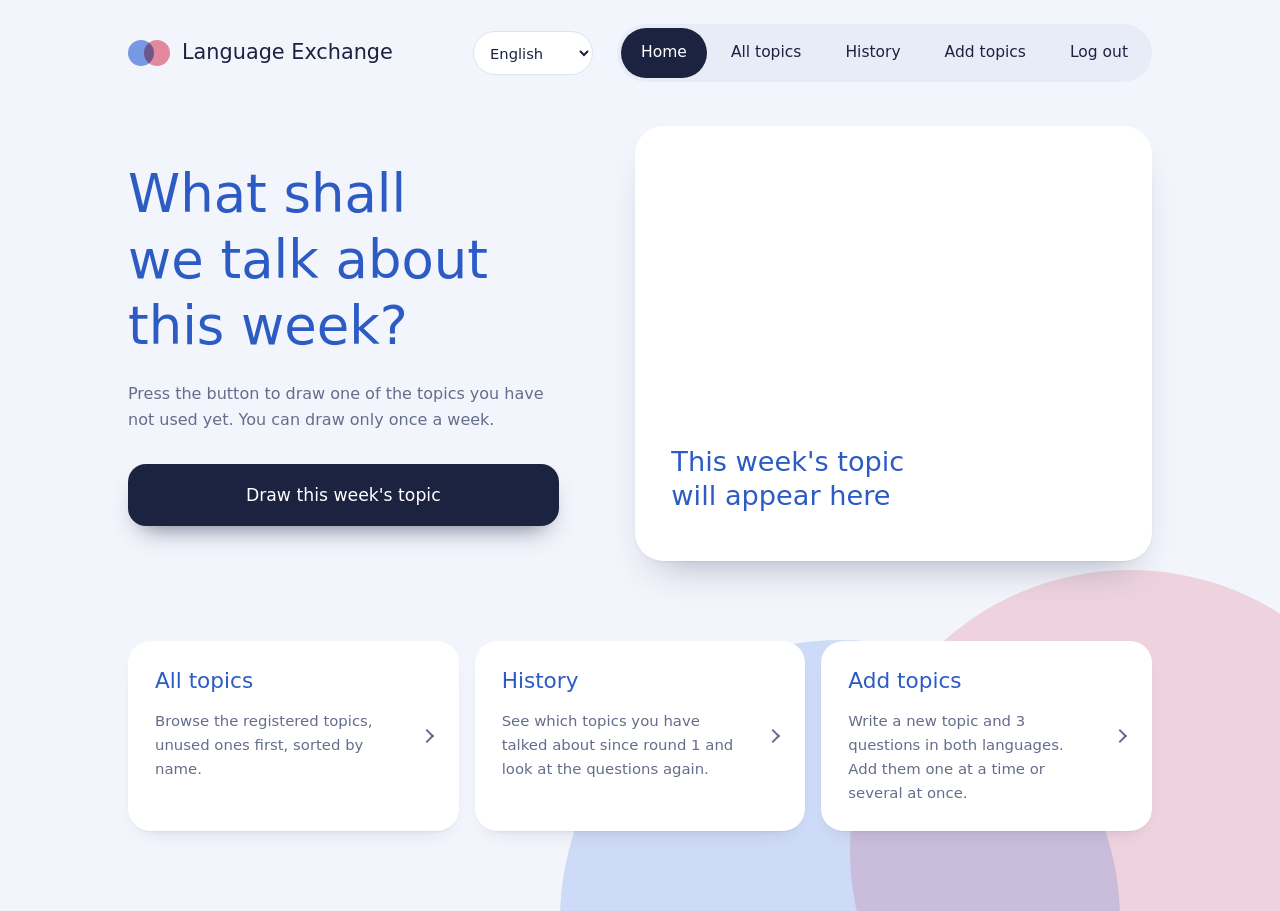
==== commit d809f322: "feat: SVG 파비콘 추가 Co-Authored-By: Claude Opus 5.5 <noreply@anthropic.com>" ====
--- a/src/main/resources/static/index.html
+++ b/src/main/resources/static/index.html
@@ -4,6 +4,7 @@
     <meta charset="UTF-8">
     <meta name="viewport" content="width=device-width, initial-scale=1, viewport-fit=cover">
     <meta name="theme-color" content="#f3f5fc">
+    <link rel="icon" type="image/svg+xml" href="/favicon.svg">
     <title data-i18n="app.name"></title>
 
     <link rel="preconnect" href="https://fonts.googleapis.com">
--- a/src/main/resources/static/css/style.css
+++ b/src/main/resources/static/css/style.css
@@ -1,6 +1,8 @@
 /* ==========================================================
    언어교환 / 言語交換
-   - 색은 언어가 아니라 자리에 붙어요: 방의 첫 번째 언어(A) = 파랑, 두 번째 언어(B) = 빨강
+   - 글자 색은 언어가 아니라 자리에 붙어요: 방의 첫 번째 언어(A) = 파랑, 두 번째 언어(B) = 빨강
+   - 장식 그림(모티프)은 언어마다 달라요. common.js 가 --motif-a/b(그림), --accent-a/b(보조 색) 변수로 내려주고
+     <html data-motifs="pair|single"> 로 표시합니다. 여기서는 어떤 언어인지 모르고 변수만 씁니다.
    - 좌우 여백·위치는 논리 속성(inline-start/end)으로 써서 아랍어(dir="rtl")에서도 그대로 뒤집혀요
    - 두 원이 겹치는 모양(벤 다이어그램)이 앱의 상징: 두 언어가 만나는 곳
    ========================================================== */
@@ -130,6 +132,44 @@
         bottom: -230px;
         background: var(--lang-b-circle);
     }
+
+    /* 모티프가 정해지면 배경의 두 원도 그 언어들의 보조 색을 옅게 풀어서 씁니다 */
+    :root[data-motifs] body::before {
+        background: color-mix(in srgb, var(--accent-a) 42%, #ffffff);
+    }
+
+    :root[data-motifs] body::after {
+        background: color-mix(in srgb, var(--accent-b) 42%, #ffffff);
+    }
+}
+
+/* ---------- 언어별 모티프 (장식) ---------- */
+
+.motif {
+    display: block;
+    flex: none;
+    width: 84px;
+    height: 84px;
+    background: center / contain no-repeat;
+    mix-blend-mode: multiply;
+}
+
+.motif--a {
+    background-image: var(--motif-a);
+}
+
+.motif--b {
+    background-image: var(--motif-b);
+}
+
+/* 방의 두 모티프를 살짝 겹쳐 나란히 (빈 상태 화면) */
+.motif-pair {
+    display: flex;
+    margin-top: 8px;
+}
+
+.motif-pair .motif--b {
+    margin-inline-start: -18px;
 }
 
 /* ---------- 레이아웃 ---------- */
@@ -176,6 +216,27 @@
 .logo-circle--b {
     margin-inline-start: -10px;
     background: #ee8fa0;
+}
+
+/* 모티프가 정해지면 헤더 마크의 두 원이 그 언어들의 그림으로 바뀝니다 (정해지기 전에는 원 그대로) */
+:root[data-motifs] .logo-circle {
+    width: 34px;
+    height: 34px;
+    border-radius: 0;
+    background: center / contain no-repeat;
+}
+
+:root[data-motifs] .logo-circle--a {
+    background-image: var(--motif-a);
+}
+
+:root[data-motifs] .logo-circle--b {
+    background-image: var(--motif-b);
+}
+
+/* 방에 들어가기 전에는 화면 언어의 그림 하나만 */
+:root[data-motifs="single"] .logo-circle--b {
+    display: none;
 }
 
 .wordmark {
@@ -388,13 +449,13 @@
 
 .venn-circle--a {
     left: 0;
-    background-image: url("data:image/svg+xml,%3Csvg xmlns='http://www.w3.org/2000/svg' viewBox='0 0 200 200'%3E%3Cpath d='M100 100 C62 84 52 34 80 16 C92 8 108 8 120 16 C148 34 138 84 100 100Z' fill='%23c9d9fa' transform='rotate(0 100 100)'/%3E%3Cpath d='M100 100 C62 84 52 34 80 16 C92 8 108 8 120 16 C148 34 138 84 100 100Z' fill='%23c9d9fa' transform='rotate(72 100 100)'/%3E%3Cpath d='M100 100 C62 84 52 34 80 16 C92 8 108 8 120 16 C148 34 138 84 100 100Z' fill='%23c9d9fa' transform='rotate(144 100 100)'/%3E%3Cpath d='M100 100 C62 84 52 34 80 16 C92 8 108 8 120 16 C148 34 138 84 100 100Z' fill='%23c9d9fa' transform='rotate(216 100 100)'/%3E%3Cpath d='M100 100 C62 84 52 34 80 16 C92 8 108 8 120 16 C148 34 138 84 100 100Z' fill='%23c9d9fa' transform='rotate(288 100 100)'/%3E%3Ccircle cx='100' cy='100' r='13' fill='%237d9ee6'/%3E%3C/svg%3E");
+    background-image: var(--motif-a);
     transform: translateX(calc(var(--d) * 0.15)) rotate(-12deg);
 }
 
 .venn-circle--b {
     right: 0;
-    background-image: url("data:image/svg+xml,%3Csvg xmlns='http://www.w3.org/2000/svg' viewBox='0 0 200 200'%3E%3Cpath d='M100 100 C68 78 60 34 82 14 C90 7 98 12 100 22 C102 12 110 7 118 14 C140 34 132 78 100 100Z' fill='%23f8cdd6' transform='rotate(0 100 100)'/%3E%3Cpath d='M100 100 C68 78 60 34 82 14 C90 7 98 12 100 22 C102 12 110 7 118 14 C140 34 132 78 100 100Z' fill='%23f8cdd6' transform='rotate(72 100 100)'/%3E%3Cpath d='M100 100 C68 78 60 34 82 14 C90 7 98 12 100 22 C102 12 110 7 118 14 C140 34 132 78 100 100Z' fill='%23f8cdd6' transform='rotate(144 100 100)'/%3E%3Cpath d='M100 100 C68 78 60 34 82 14 C90 7 98 12 100 22 C102 12 110 7 118 14 C140 34 132 78 100 100Z' fill='%23f8cdd6' transform='rotate(216 100 100)'/%3E%3Cpath d='M100 100 C68 78 60 34 82 14 C90 7 98 12 100 22 C102 12 110 7 118 14 C140 34 132 78 100 100Z' fill='%23f8cdd6' transform='rotate(288 100 100)'/%3E%3Ccircle cx='100' cy='100' r='9' fill='%23ee8fa0'/%3E%3C/svg%3E");
+    background-image: var(--motif-b);
     transform: translateX(calc(var(--d) * -0.15)) rotate(14deg);
 }
 
@@ -611,6 +672,18 @@
     margin-bottom: clamp(24px, 3.5vw, 36px);
 }
 
+/* 제목 옆에 모티프를 두는 화면 (들어가기) */
+.page-heading {
+    display: flex;
+    align-items: center;
+    gap: 14px;
+}
+
+.page-heading .motif {
+    width: 72px;
+    height: 72px;
+}
+
 .page-title {
     margin: 0;
     font-size: clamp(1.9rem, 4vw, 2.6rem);
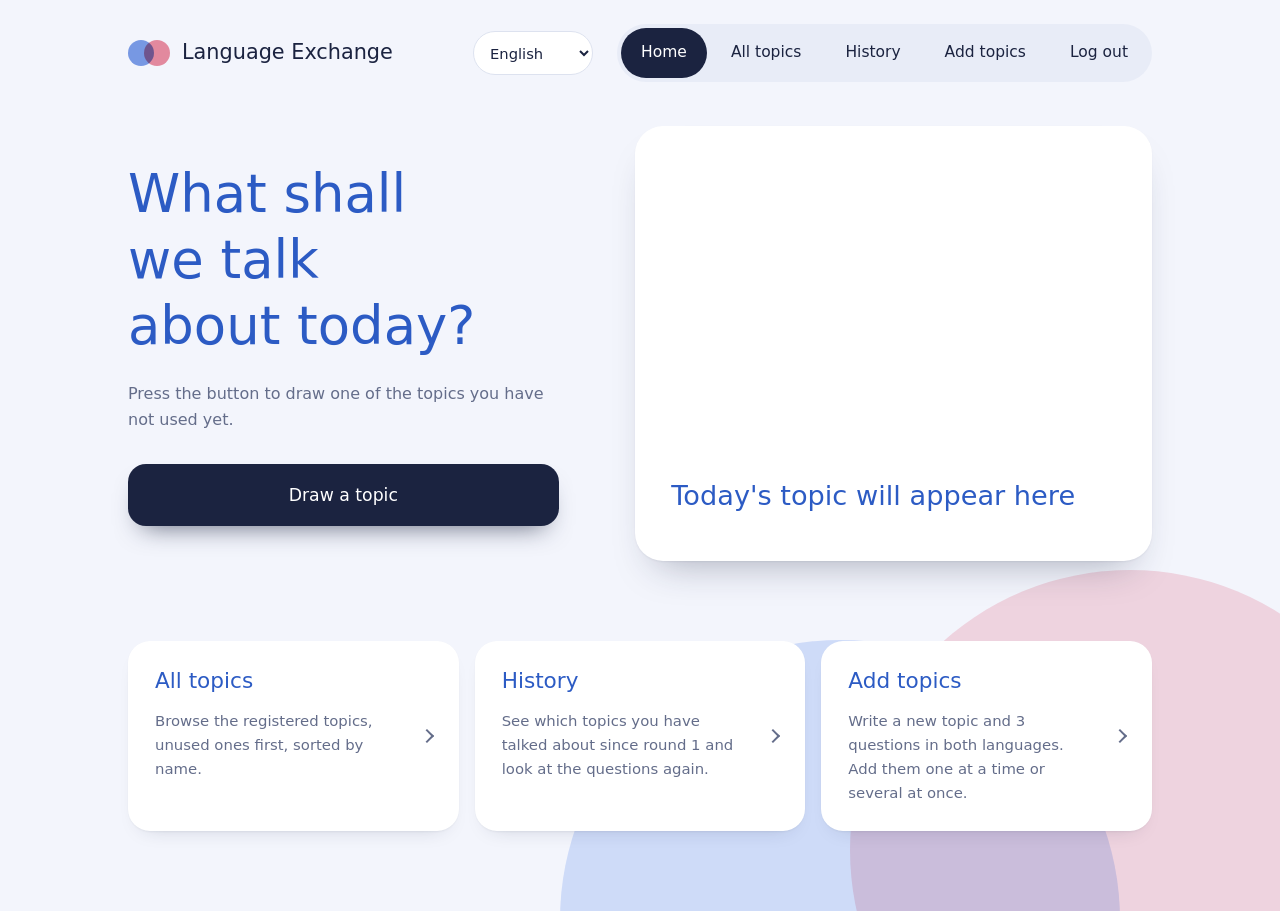
==== commit 430ed47f: "feat: 홈 문구를 "이번 주"에서 "오늘"로 - 10개 언어 사전의 홈 제목·카드 안내·뽑기 버튼·기록 빈 화면 문구에서 주 단위 표현 제거 - index.html, style" ====
--- a/src/main/resources/static/index.html
+++ b/src/main/resources/static/index.html
@@ -18,7 +18,7 @@
     <header class="site-header" data-nav="home"></header>
 
     <main>
-        <!-- 이번 주 주제 뽑기 -->
+        <!-- 주제 뽑기 -->
         <section class="hero" aria-labelledby="hero-title">
             <div class="hero-copy">
                 <h1 id="hero-title" class="hero-title" data-i18n="home.hero.title"></h1>
--- a/src/main/resources/static/css/style.css
+++ b/src/main/resources/static/css/style.css
@@ -317,6 +317,87 @@
     }
 }
 
+/* ---------- 진행바: 목표 횟수까지의 여정 (common.js 가 헤더 맨 아래에 넣어요) ---------- */
+
+.journey {
+    display: grid;
+    grid-template-columns: minmax(0, 1fr) auto;
+    align-items: center;
+    gap: 6px 12px;
+    flex-basis: 100%;
+    font-size: 0.92rem;
+    line-height: 1.3;
+}
+
+.journey-title {
+    grid-column: 1 / -1;
+}
+
+/* 진행바 오른쪽의 퍼센트 */
+.journey-percent {
+    color: var(--muted);
+}
+
+.journey-bar {
+    width: 100%;
+    height: 10px;
+    border: 0;
+    border-radius: 999px;
+    overflow: hidden;
+    appearance: none;
+    background: var(--line); /* Firefox 의 빈 칸 */
+}
+
+.journey-bar::-webkit-progress-bar {
+    background: var(--line);
+}
+
+.journey-bar::-webkit-progress-value {
+    border-radius: 999px;
+    background: var(--accent-a, var(--lang-a));
+}
+
+.journey-bar::-moz-progress-bar {
+    border-radius: 999px;
+    background: var(--accent-a, var(--lang-a));
+}
+
+/* 방 만들기: 목표 횟수 라디오 */
+.goal-options {
+    display: flex;
+    flex-wrap: wrap;
+    gap: 4px 24px;
+}
+
+.goal-options label {
+    display: inline-flex;
+    align-items: center;
+    gap: 8px;
+    min-height: 44px;
+    cursor: pointer;
+}
+
+.goal-options input {
+    width: 20px;
+    height: 20px;
+    margin: 0;
+    accent-color: var(--accent-a, var(--lang-a));
+}
+
+@media (min-width: 760px) {
+    .goal-options {
+        grid-column: 2 / -1;
+    }
+
+    .form-row--goal {
+        align-items: center;
+    }
+
+    .form-row--goal .form-row-name {
+        padding-top: 0;
+    }
+}
+
 /* ---------- 메인: 히어로 ---------- */
 
 .hero {
@@ -379,7 +460,7 @@
     }
 }
 
-/* ---------- 이번 주 주제 카드 ---------- */
+/* ---------- 주제 카드 ---------- */
 
 .weekly-card {
     --d: 150px;
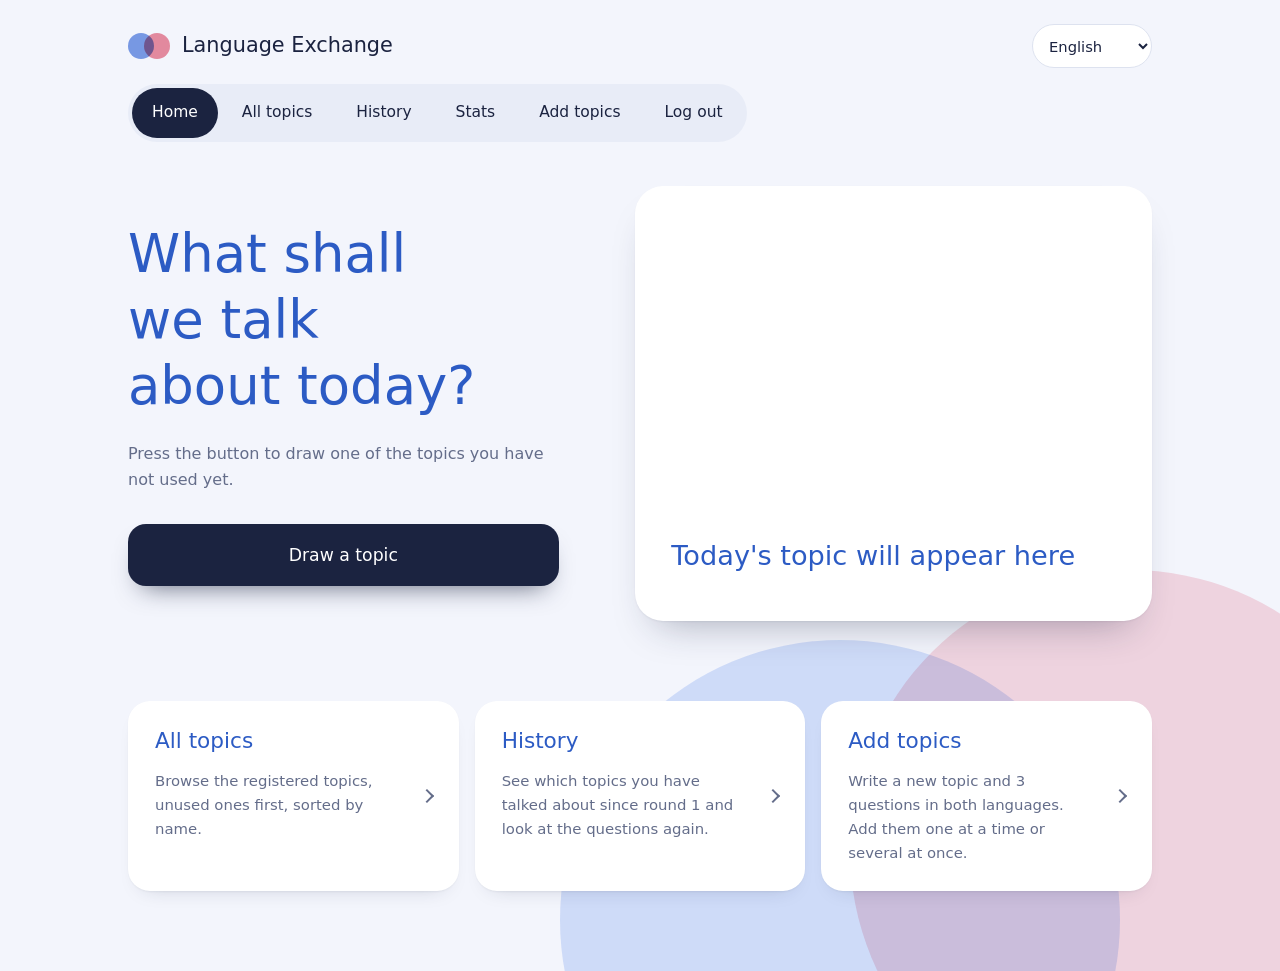
==== commit 7403782b: "펫 기능 및 통계 기능 추가" ====
--- a/src/main/resources/static/index.html
+++ b/src/main/resources/static/index.html
@@ -49,6 +49,21 @@
             </div>
         </section>
 
+        <!-- 펫: 방의 두 언어 조합마다 동물이 하나씩 있고, 학습 횟수가 레벨입니다. 한 번이라도 뽑으면 home.js 가 보여줍니다. -->
+        <section id="pet-section" class="pet-display" data-i18n-aria-label="stats.pet" hidden>
+            <span id="pet-emoji" class="pet-emoji" aria-hidden="true"></span>
+            <div class="pet-info">
+                <span class="pet-head">
+                    <span id="pet-name" class="pet-name"></span>
+                    <span id="pet-level" class="pet-level-label"></span>
+                </span>
+                <div id="pet-track" class="pet-bar-track" role="progressbar"
+                     aria-valuemin="0" aria-valuemax="100" aria-valuenow="0" aria-labelledby="pet-name">
+                    <div id="pet-bar" class="pet-bar"></div>
+                </div>
+            </div>
+        </section>
+
         <!-- 바로가기 -->
         <section class="shortcuts" data-i18n-aria-label="home.shortcuts.label">
             <a class="shortcut" href="topics.html">
@@ -93,7 +108,17 @@
     </div>
 </dialog>
 
+<!-- 펫 레벨 업 알림 · 100레벨 달성 축하 (문구는 home.js 가 채웁니다) -->
+<dialog id="pet-congrats-modal" class="congrats-dialog">
+    <form method="dialog" class="congrats-content">
+        <p id="congrats-emoji" class="congrats-emoji" aria-hidden="true"></p>
+        <p id="congrats-message" class="congrats-message"></p>
+        <button type="submit" class="primary" data-i18n="sheet.close"></button>
+    </form>
+</dialog>
+
 <script src="js/common.js"></script>
+<script src="js/pet.js"></script>
 <script src="js/sheet.js"></script>
 <script src="js/home.js"></script>
 </body>
--- a/src/main/resources/static/css/style.css
+++ b/src/main/resources/static/css/style.css
@@ -338,28 +338,45 @@
     color: var(--muted);
 }
 
+/* 홈이 파인 통: 안쪽 그림자로 깊이를 줍니다 */
 .journey-bar {
     width: 100%;
-    height: 10px;
-    border: 0;
+    height: 14px;
     border-radius: 999px;
     overflow: hidden;
-    appearance: none;
-    background: var(--line); /* Firefox 의 빈 칸 */
-}
-
-.journey-bar::-webkit-progress-bar {
     background: var(--line);
-}
-
-.journey-bar::-webkit-progress-value {
+    box-shadow: inset 0 2px 4px rgba(27, 35, 64, 0.22), 0 1px 0 rgba(255, 255, 255, 0.9);
+}
+
+/* 차오르는 액체: 위쪽 하이라이트 + 아래쪽 그늘로 볼록하게, 끝에서 살짝 넘쳤다가 돌아옵니다 */
+.journey-fill {
+    position: relative;
+    display: block;
+    width: 0;
+    height: 100%;
     border-radius: 999px;
-    background: var(--accent-a, var(--lang-a));
-}
-
-.journey-bar::-moz-progress-bar {
-    border-radius: 999px;
-    background: var(--accent-a, var(--lang-a));
+    overflow: hidden;
+    background:
+        linear-gradient(to bottom, rgba(255, 255, 255, 0.55), rgba(255, 255, 255, 0.08) 45%, rgba(0, 0, 0, 0.16)),
+        var(--accent-a, var(--lang-a));
+    box-shadow: 0 0 10px color-mix(in srgb, var(--accent-a, var(--lang-a)) 60%, transparent);
+    transition: width 0.9s cubic-bezier(0.34, 1.4, 0.64, 1);
+}
+
+/* 채워질 때 한 번 지나가는 반짝임 */
+.journey-fill.is-filling::after {
+    content: "";
+    position: absolute;
+    inset: 0;
+    background: linear-gradient(100deg, transparent 30%, rgba(255, 255, 255, 0.75) 50%, transparent 70%);
+    transform: translateX(-100%);
+    animation: journey-shine 1.1s ease-out 0.25s;
+}
+
+@keyframes journey-shine {
+    to {
+        transform: translateX(100%);
+    }
 }
 
 /* 방 만들기: 목표 횟수 라디오 */
@@ -592,6 +609,160 @@
 }
 
 /* ---------- 메인: 바로가기 ---------- */
+
+/* ---------- 펫: 두 언어가 만나 생긴 동물. 레벨바는 A 색에서 B 색으로 이어집니다 ---------- */
+
+.pet-display {
+    display: flex;
+    align-items: center;
+    gap: 16px;
+    max-width: 560px;
+    margin: clamp(28px, 4vw, 40px) auto 0;
+    padding: 16px 20px;
+    border-radius: var(--radius-lg);
+    background: var(--surface);
+    box-shadow: var(--shadow-soft);
+}
+
+.pet-emoji {
+    display: grid;
+    place-items: center;
+    flex: none;
+    width: 72px;
+    height: 72px;
+    border-radius: 50%;
+    background: linear-gradient(135deg, var(--lang-a-circle), var(--lang-b-circle));
+    font-size: 2.5rem;
+    line-height: 1;
+}
+
+.pet-emoji.is-level-up {
+    animation: pet-hop 0.5s ease-out;
+}
+
+@keyframes pet-hop {
+    40% {
+        transform: translateY(-10px) scale(1.08);
+    }
+}
+
+.pet-info {
+    display: flex;
+    flex: 1;
+    flex-direction: column;
+    gap: 8px;
+    min-width: 0;
+}
+
+.pet-head {
+    display: flex;
+    flex-wrap: wrap;
+    align-items: baseline;
+    justify-content: space-between;
+    gap: 2px 12px;
+}
+
+.pet-name {
+    font-size: 1.15rem;
+    line-height: 1.3;
+}
+
+.pet-level-label {
+    color: var(--muted);
+    font-size: 0.88rem;
+}
+
+.pet-bar-track {
+    height: 10px;
+    border-radius: 999px;
+    overflow: hidden;
+    background: var(--line);
+}
+
+.pet-bar {
+    width: var(--fill, 0%);
+    height: 100%;
+    border-radius: 999px;
+    background: linear-gradient(to right, var(--lang-a), var(--lang-b));
+    transition: width 0.6s ease;
+}
+
+[dir="rtl"] .pet-bar {
+    background: linear-gradient(to left, var(--lang-a), var(--lang-b));
+}
+
+/* 방 만들기: 두 언어를 고르면 나오는 펫 미리보기 (줄 전체 폭) */
+.pet-preview {
+    display: flex;
+    grid-column: 1 / -1;
+    align-items: center;
+    gap: 18px;
+    margin: 4px 0 0;
+    padding: 16px 20px;
+    border-radius: var(--radius-md);
+    background: linear-gradient(to right, var(--lang-a-soft), var(--lang-b-soft));
+    animation: note-in 0.22s ease-out;
+}
+
+[dir="rtl"] .pet-preview {
+    background: linear-gradient(to left, var(--lang-a-soft), var(--lang-b-soft));
+}
+
+.pet-preview .pet-emoji {
+    width: 76px;
+    height: 76px;
+    background: var(--surface);
+    box-shadow: var(--shadow-soft);
+    font-size: 2.8rem;
+}
+
+.pet-preview-text {
+    display: flex;
+    flex-direction: column;
+    gap: 2px;
+    min-width: 0;
+    line-height: 1.3;
+}
+
+.pet-preview-label {
+    color: var(--muted);
+    font-size: 0.9rem;
+}
+
+.pet-preview .pet-name {
+    font-size: 1.5rem;
+}
+
+.congrats-dialog {
+    width: min(340px, calc(100% - 40px));
+    padding: 32px 24px 24px;
+    border: 0;
+    border-radius: var(--radius-xl);
+    background: var(--surface);
+    box-shadow: var(--shadow-card);
+    color: var(--ink);
+    text-align: center;
+}
+
+.congrats-dialog::backdrop {
+    background: rgba(27, 35, 64, 0.52);
+}
+
+.congrats-dialog[open] {
+    animation: sheet-in 0.26s ease-out;
+}
+
+.congrats-emoji {
+    margin: 0 0 12px;
+    font-size: 4rem;
+    line-height: 1.1;
+}
+
+.congrats-message {
+    margin: 0 0 6px;
+    line-height: 1.6;
+    text-wrap: pretty;
+}
 
 .shortcuts {
     display: grid;
@@ -1184,6 +1355,223 @@
     text-underline-offset: 3px;
 }
 
+/* ---------- 통계 ---------- */
+
+.stats {
+    display: grid;
+    gap: clamp(14px, 2vw, 20px);
+}
+
+.stat-tiles {
+    display: grid;
+    grid-template-columns: repeat(4, minmax(0, 1fr));
+    gap: clamp(10px, 1.6vw, 16px);
+}
+
+.stat-tile,
+.stat-panel {
+    border-radius: var(--radius-lg);
+    background: var(--surface);
+    box-shadow: var(--shadow-soft);
+}
+
+.stat-tile {
+    display: flex;
+    flex-direction: column;
+    gap: 2px;
+    min-width: 0;
+    padding: 18px 20px 20px;
+}
+
+.stat-label {
+    color: var(--muted);
+    font-size: 0.9rem;
+    line-height: 1.4;
+}
+
+.stat-value {
+    font-size: clamp(2.2rem, 4.6vw, 3.1rem);
+    font-weight: 400;
+    line-height: 1.15;
+}
+
+.stat-sub {
+    margin-top: auto;
+    padding-top: 6px;
+    color: var(--muted);
+    font-size: 0.85rem;
+    line-height: 1.4;
+}
+
+/* 맨 앞의 총 회차만 방의 첫 번째 색으로 채워 주인공으로 */
+.stat-tile--hero {
+    background: var(--lang-a);
+    color: #ffffff;
+}
+
+.stat-tile--hero .stat-label,
+.stat-tile--hero .stat-sub {
+    color: rgba(255, 255, 255, 0.86);
+}
+
+.stat-panels {
+    display: grid;
+    grid-template-columns: minmax(0, 1fr) minmax(0, 1.35fr);
+    gap: clamp(14px, 2vw, 20px);
+}
+
+.stat-panel {
+    display: flex;
+    flex-direction: column;
+    min-width: 0;
+    padding: 22px 24px 24px;
+}
+
+.stat-title {
+    margin: 0;
+    font-size: 1.15rem;
+    font-weight: 400;
+    line-height: 1.4;
+}
+
+.stat-note {
+    margin: 2px 0 0;
+    color: var(--muted);
+    font-size: 0.88rem;
+}
+
+.stat-fraction {
+    margin: auto 0 12px;
+    padding-top: 20px;
+    line-height: 1.1;
+}
+
+.stat-fraction-done {
+    font-size: clamp(2.4rem, 5vw, 3.2rem);
+    font-weight: 400;
+}
+
+.stat-fraction-total {
+    color: var(--muted);
+    font-size: 1.3rem;
+}
+
+/* 비율 하나 = 미터: 같은 색의 옅은 통 위에 진한 채움 */
+.stat-meter {
+    height: 14px;
+    border-radius: 999px;
+    overflow: hidden;
+    background: var(--lang-a-soft);
+}
+
+.stat-meter-fill {
+    display: block;
+    height: 100%;
+    border-radius: 999px;
+    background: var(--lang-a);
+    animation: stat-meter-in 0.7s ease-out;
+}
+
+@keyframes stat-meter-in {
+    from {
+        transform: translateX(-100%);
+    }
+}
+
+[dir="rtl"] .stat-meter-fill {
+    animation: none;
+}
+
+.stat-foot {
+    display: flex;
+    flex-wrap: wrap;
+    justify-content: space-between;
+    gap: 2px 16px;
+    margin: 10px 0 0;
+    color: var(--muted);
+    font-size: 0.88rem;
+}
+
+/* 월별 세로 막대: 얇은 막대, 위쪽만 둥글게, 바닥 선 하나. 지난달들은 옅게 두고 이번 달만 진하게 */
+.stat-bars {
+    display: grid;
+    grid-auto-flow: column;
+    grid-auto-columns: minmax(0, 1fr);
+    gap: 6px;
+    margin: auto 0 0;
+    padding: 24px 0 0;
+    list-style: none;
+}
+
+.stat-bar-item {
+    display: flex;
+    flex-direction: column;
+    align-items: center;
+    justify-content: flex-end;
+    min-width: 0;
+}
+
+.stat-bar-value {
+    order: 1;
+    margin-bottom: 6px;
+    font-size: 0.92rem;
+    line-height: 1.2;
+}
+
+.stat-bar-value.is-zero {
+    color: #9aa1b8;
+}
+
+.stat-bar {
+    order: 2;
+    width: 24px;
+    max-width: 100%;
+    border-radius: 4px 4px 0 0;
+    background: var(--lang-a-circle);
+    transform-origin: bottom;
+    animation: stat-bar-in 0.6s ease-out backwards;
+}
+
+.stat-bar-item.is-current .stat-bar {
+    background: var(--lang-a);
+}
+
+@keyframes stat-bar-in {
+    from {
+        transform: scaleY(0);
+    }
+}
+
+.stat-bar-month {
+    order: 3;
+    align-self: stretch;
+    padding-top: 8px;
+    border-top: 1px solid var(--line);
+    color: var(--muted);
+    font-size: 0.82rem;
+    line-height: 1.3;
+    text-align: center;
+    white-space: nowrap;
+}
+
+.stat-bar-item.is-current .stat-bar-month {
+    color: var(--ink);
+}
+
+@media (max-width: 760px) {
+    .stat-tiles {
+        grid-template-columns: repeat(2, minmax(0, 1fr));
+    }
+
+    .stat-panels {
+        grid-template-columns: minmax(0, 1fr);
+    }
+
+    .stat-panel {
+        padding: 20px 18px 22px;
+    }
+}
+
 /* ---------- 질문 시트 ---------- */
 
 .sheet-dialog {
@@ -1310,14 +1698,65 @@
     list-style: none;
 }
 
+.question-list[data-slot="a"] {
+    --slot: var(--lang-a);
+    --slot-soft: var(--lang-a-soft);
+    --slot-line: var(--lang-a-circle);
+}
+
+.question-list[data-slot="b"] {
+    --slot: var(--lang-b);
+    --slot-soft: var(--lang-b-soft);
+    --slot-line: var(--lang-b-circle);
+}
+
 .question-item {
-    display: grid;
-    grid-template-columns: 2.2rem 1fr;
-    gap: 14px;
-    padding: 20px 0;
     border-bottom: 1px solid var(--line);
     font-size: 1.22rem;
     line-height: 1.7;
+}
+
+.question-row {
+    display: grid;
+    grid-template-columns: 2.2rem 1fr auto;
+    gap: 14px;
+    width: 100%;
+    padding: 20px 0;
+}
+
+/* 사용한 주제에서는 질문 한 줄이 메모 칸을 여닫는 버튼 */
+.question-toggle {
+    border: 0;
+    background: transparent;
+    line-height: inherit;
+    text-align: start;
+    cursor: pointer;
+}
+
+.question-toggle:focus-visible {
+    outline-color: var(--slot);
+    outline-offset: -3px;
+    border-radius: var(--radius-sm);
+}
+
+.question-note-icon {
+    display: grid;
+    place-items: center;
+    width: 2.2rem;
+    height: 2.2rem;
+    margin-top: 0.15rem;
+    border-radius: 50%;
+    color: #9aa1b8;
+    transition: background-color 0.18s ease, color 0.18s ease;
+}
+
+.question-toggle:hover .question-note-icon {
+    color: var(--slot);
+}
+
+.question-toggle[aria-expanded="true"] .question-note-icon {
+    background: var(--slot);
+    color: #ffffff;
 }
 
 .question-item:last-child {
@@ -1355,6 +1794,121 @@
     text-wrap: pretty;
 }
 
+/* ---------- 질문 메모: 지금 고른 언어 자리의 색을 띤 줄 공책 ---------- */
+
+.note {
+    margin: 0 0 20px;
+    margin-inline-start: calc(2.2rem + 14px);
+    padding: 14px 16px 12px;
+    border-radius: var(--radius-md);
+    background: var(--slot-soft);
+    box-shadow: inset 0 0 0 1.5px transparent;
+    transition: box-shadow 0.15s ease;
+    animation: note-in 0.22s ease-out;
+}
+
+.note:focus-within {
+    box-shadow: inset 0 0 0 1.5px var(--slot);
+}
+
+@keyframes note-in {
+    from {
+        opacity: 0;
+        transform: translateY(-6px);
+    }
+    to {
+        opacity: 1;
+        transform: translateY(0);
+    }
+}
+
+@media (max-width: 600px) {
+    .note {
+        margin-inline-start: 0;
+    }
+}
+
+.note-input {
+    --note-line-height: 1.9em;
+    display: block;
+    width: 100%;
+    min-height: calc(var(--note-line-height) * 3);
+    padding: 0;
+    border: 0;
+    /* 글줄마다 밑줄: 줄 높이와 같은 간격으로 긋고, 글과 함께 스크롤되게(local) 합니다. */
+    background: repeating-linear-gradient(
+        transparent 0 calc(var(--note-line-height) - 1px),
+        var(--slot-line) calc(var(--note-line-height) - 1px) var(--note-line-height)
+    ) local;
+    color: var(--ink);
+    font: inherit;
+    font-size: 1rem;
+    line-height: var(--note-line-height);
+    resize: vertical;
+}
+
+.note-input:focus {
+    outline: none; /* 초점 표시는 .note:focus-within 테두리가 맡아요 */
+}
+
+.note-input::placeholder {
+    color: var(--muted);
+    opacity: 0.75;
+}
+
+.note-input:disabled {
+    opacity: 0.55;
+}
+
+.note-foot {
+    display: flex;
+    align-items: center;
+    justify-content: space-between;
+    gap: 12px;
+    margin-top: 10px;
+}
+
+.note-status {
+    color: var(--muted);
+    font-size: 0.88rem;
+    line-height: 1.4;
+}
+
+.note-status--saved {
+    color: #1d6b3f;
+}
+
+.note-status--saved::before {
+    content: "✓ ";
+}
+
+.note-status--error {
+    color: #8a1f36;
+}
+
+.note-save {
+    flex: none;
+    min-height: 40px;
+    padding: 0 22px;
+    border: 0;
+    border-radius: 999px;
+    background: var(--slot);
+    color: #ffffff;
+    font-size: 0.95rem;
+    line-height: 1;
+    cursor: pointer;
+    transition: opacity 0.15s ease;
+}
+
+.note-save:focus-visible {
+    outline-color: var(--slot);
+}
+
+.note-save:disabled {
+    opacity: 0.4;
+    cursor: default;
+}
+
 .question-status {
     margin: 22px 0 4px;
     color: var(--muted);
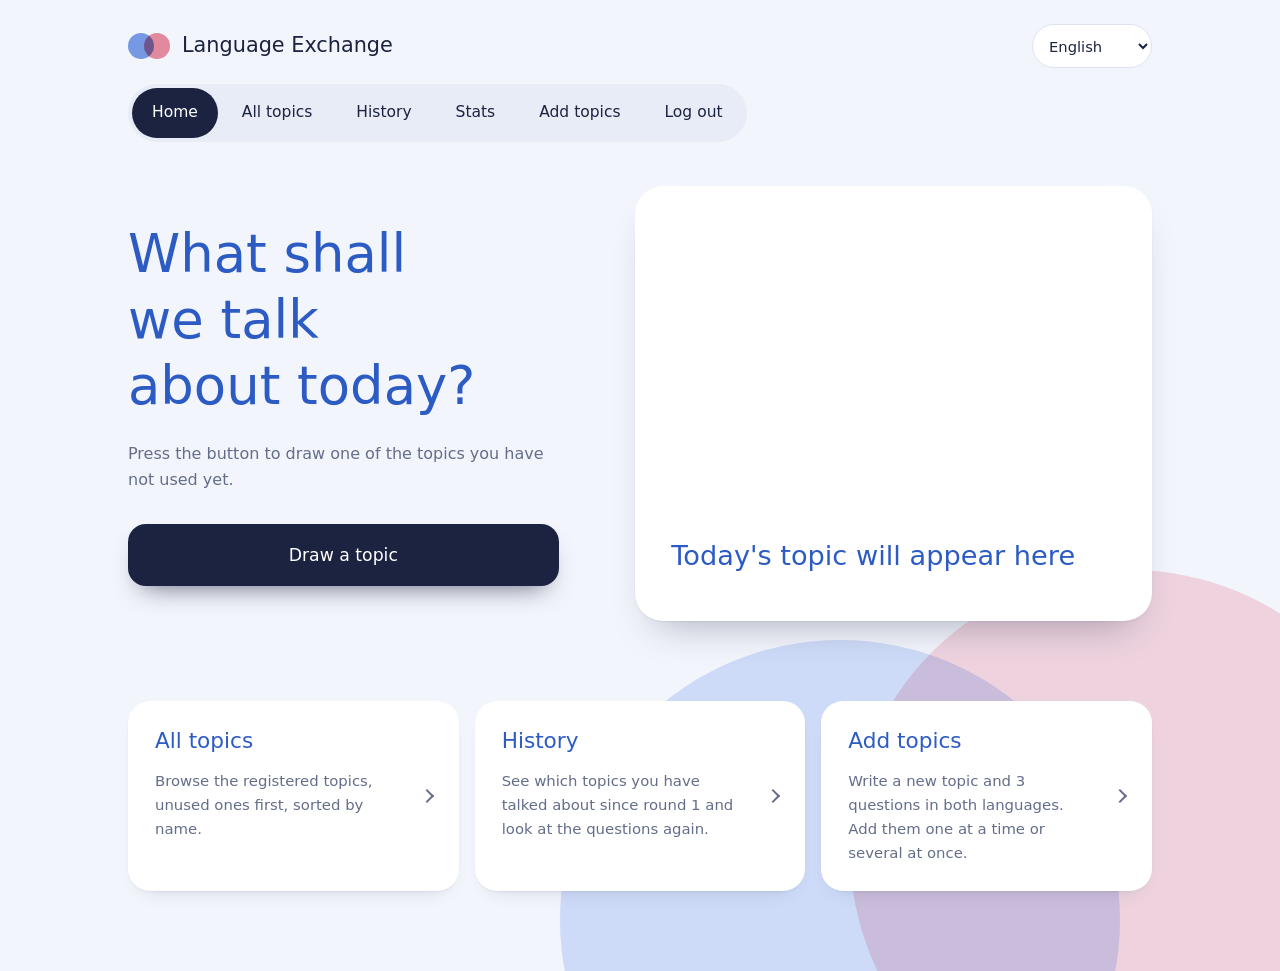
==== commit 500b46a6: "feat: 100레벨 달성·월간 요약 공유 카드 추가" ====
--- a/src/main/resources/static/index.html
+++ b/src/main/resources/static/index.html
@@ -46,6 +46,8 @@
                 <button type="button" id="draw-button" class="primary" hidden>
                     <span class="btn-line" data-i18n="home.draw"></span>
                 </button>
+                <!-- 방금 뽑은 주제에만 나옵니다 (home.js) -->
+                <button type="button" id="pass-button" class="secondary" data-i18n="home.pass" hidden></button>
             </div>
         </section>
 
@@ -108,17 +110,21 @@
     </div>
 </dialog>
 
-<!-- 펫 레벨 업 알림 · 100레벨 달성 축하 (문구는 home.js 가 채웁니다) -->
+<!-- 펫 레벨 업 알림 · 100레벨 달성 축하 · 지난달 요약 (문구는 home.js 가 채웁니다) -->
 <dialog id="pet-congrats-modal" class="congrats-dialog">
     <form method="dialog" class="congrats-content">
         <p id="congrats-emoji" class="congrats-emoji" aria-hidden="true"></p>
+        <!-- 100레벨 달성·지난달 요약일 때만 이모지 대신 공유 카드(share-card.js)를 보여줍니다 -->
+        <canvas id="congrats-card" class="congrats-card" aria-hidden="true" hidden></canvas>
         <p id="congrats-message" class="congrats-message"></p>
-        <button type="submit" class="primary" data-i18n="sheet.close"></button>
+        <button type="button" id="congrats-share" class="primary" data-i18n="share.button" hidden></button>
+        <button type="submit" id="congrats-close" class="primary" data-i18n="sheet.close"></button>
     </form>
 </dialog>
 
 <script src="js/common.js"></script>
 <script src="js/pet.js"></script>
+<script src="js/share-card.js"></script>
 <script src="js/sheet.js"></script>
 <script src="js/home.js"></script>
 </body>
--- a/src/main/resources/static/css/style.css
+++ b/src/main/resources/static/css/style.css
@@ -756,6 +756,14 @@
     margin: 0 0 12px;
     font-size: 4rem;
     line-height: 1.1;
+}
+
+.congrats-card {
+    display: block;
+    width: 100%;
+    height: auto;
+    margin: 0 0 16px;
+    border-radius: var(--radius-md);
 }
 
 .congrats-message {
